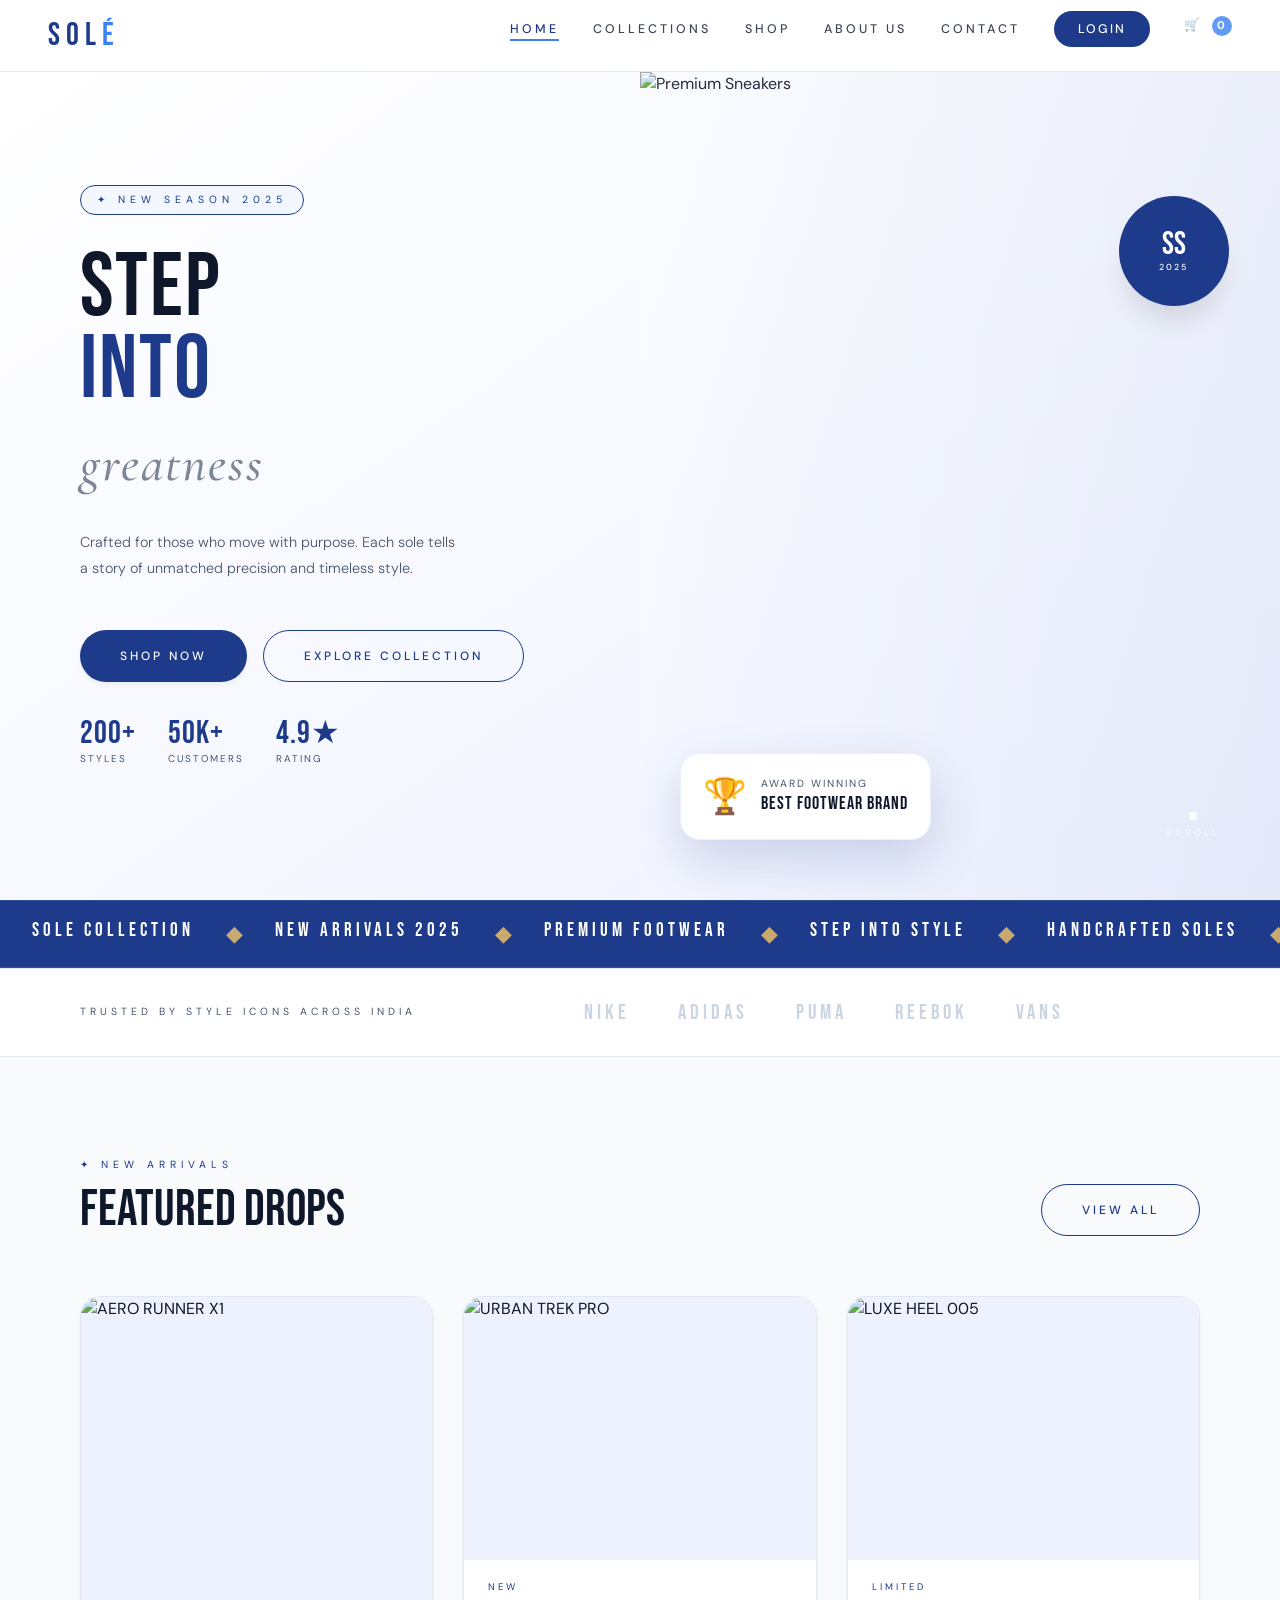
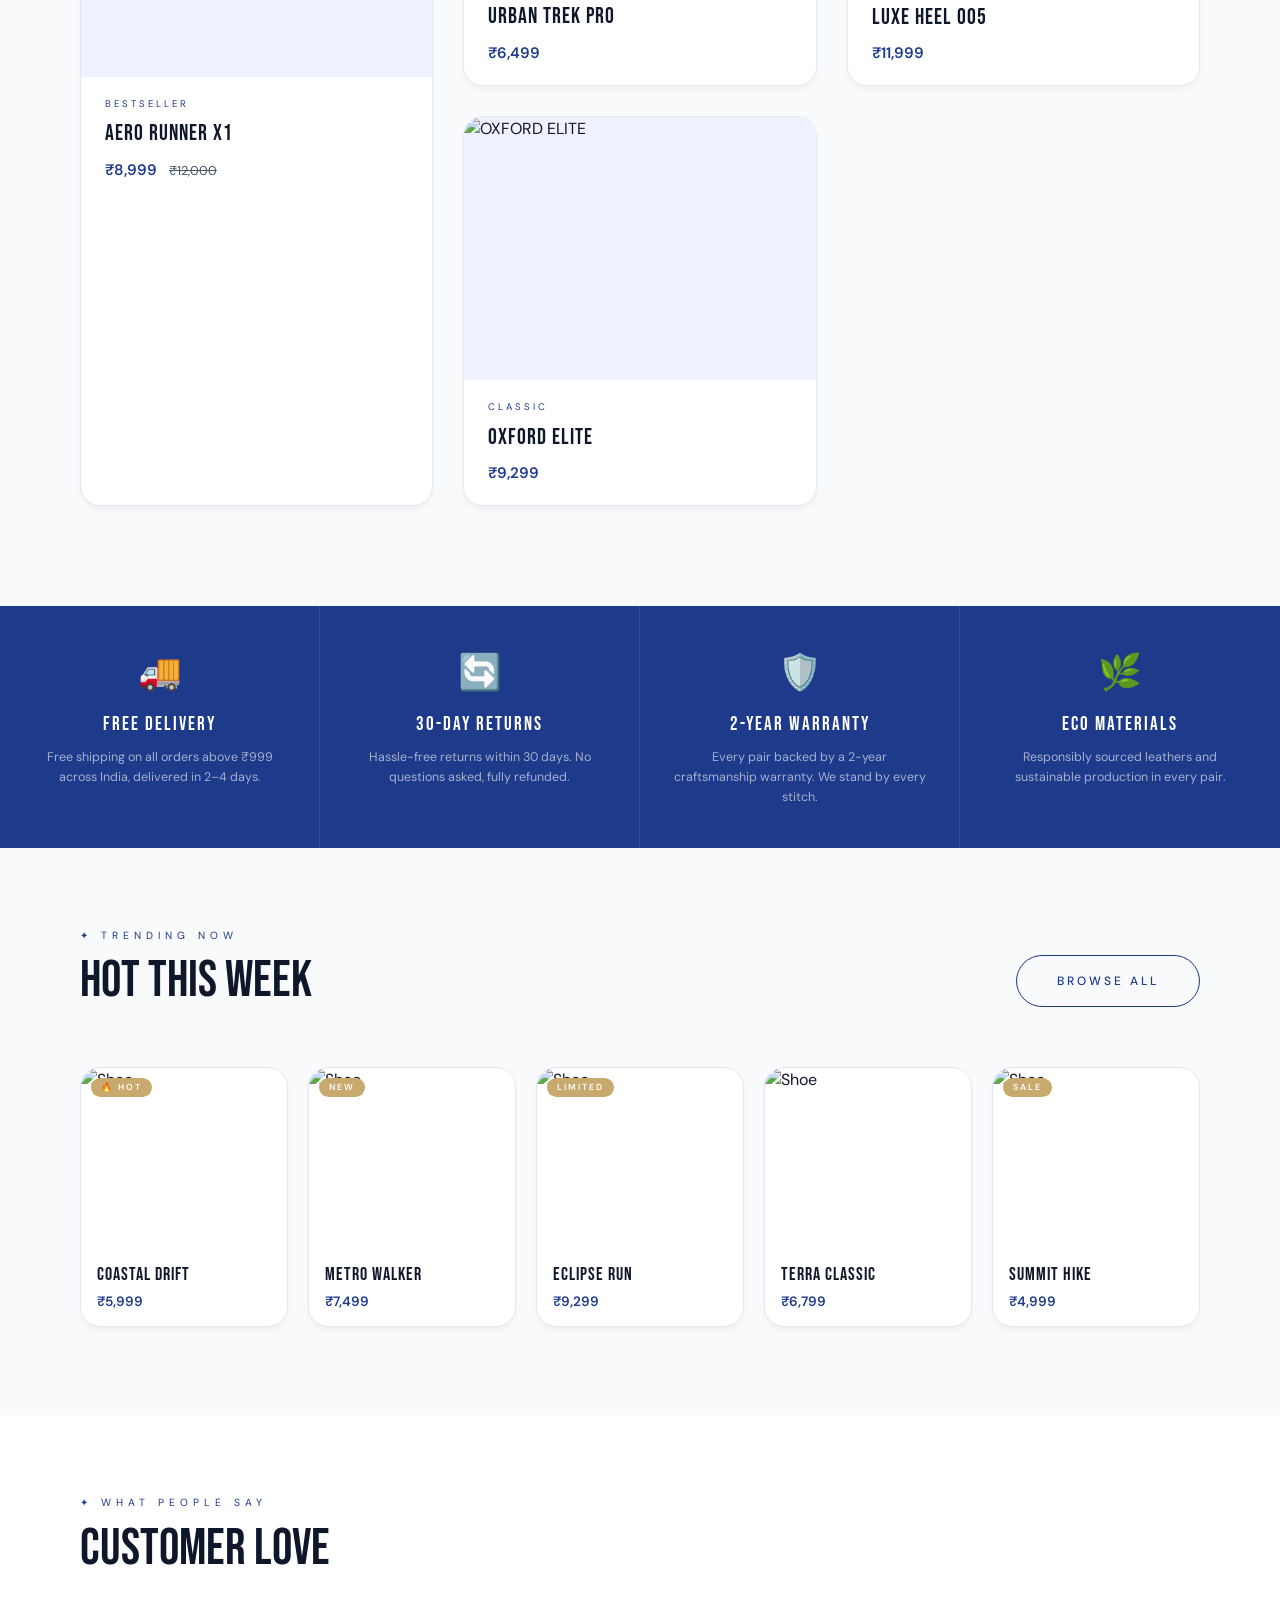
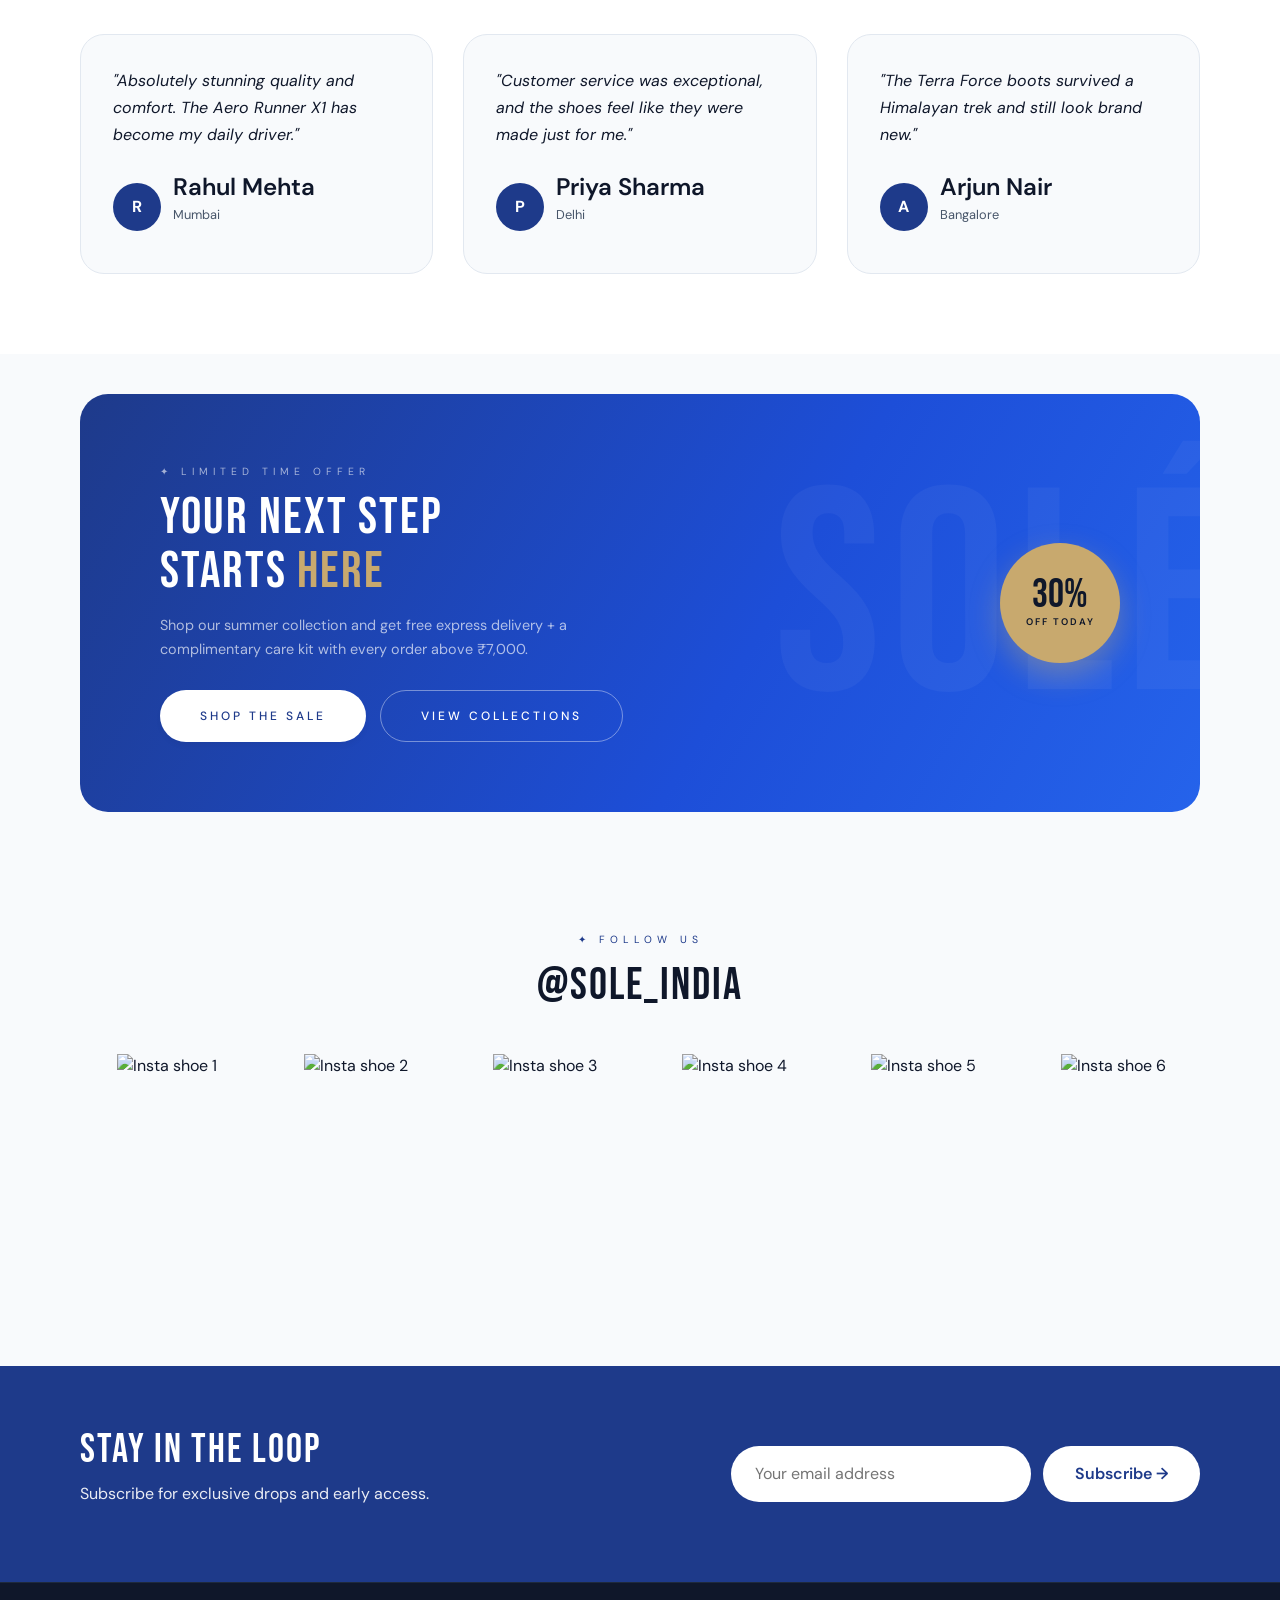
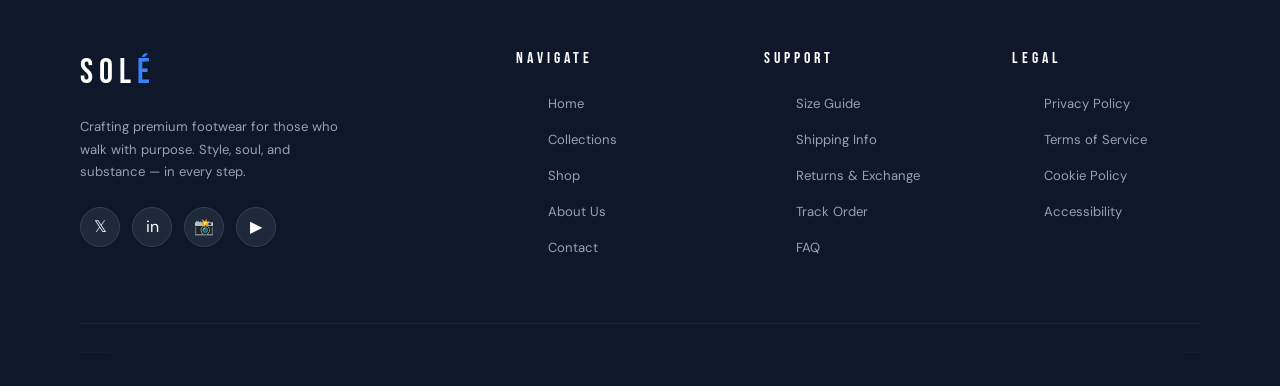
==== index.html @ 74ca6a3d "first commit" ====
<!DOCTYPE html>
<html lang="en">
<head>
<meta charset="UTF-8">
<meta name="viewport" content="width=device-width, initial-scale=1.0">
<title>SOLÉ — Premium Footwear</title>
<link href="https://fonts.googleapis.com/css2?family=Bebas+Neue&family=DM+Sans:ital,wght@0,300;0,400;0,500;1,300&family=Cormorant+Garamond:ital,wght@1,300;1,500&display=swap" rel="stylesheet">
<link href="https://cdn.jsdelivr.net/npm/bootstrap@5.3.3/dist/css/bootstrap.min.css" rel="stylesheet">
<link rel="stylesheet" href="css/style.css">
</head>
<body>

<!-- ─── NAVBAR ─── -->
<nav>
  <div class="nav-logo" style="cursor:pointer;" onclick="window.location.href='index.html'">SOL<span>É</span></div>
  <ul class="nav-links">
    <li><a href="index.html" id="nav-home">Home</a></li>
    <li><a href="collections.html" id="nav-collections">Collections</a></li>
    <li><a href="shop.html" id="nav-shop">Shop</a></li>
    <li><a href="about.html" id="nav-about">About Us</a></li>
    <li><a href="contact.html" id="nav-contact">Contact</a></li>
    <li><a href="login.html" id="nav-login" class="nav-cta">Login</a></li>
    <li><a href="cart.html" class="cart-link">🛒 <span id="cart-count">0</span></a></li>
  </ul>
</nav>

<!-- ════════════════ HOME PAGE ════════════════ -->
<div id="page-home" class="page active">

  <!-- HERO (enhanced – original structure kept, stats + floating card added) -->
  <section class="hero">
    <div class="hero-left">
      <div class="hero-tag">✦ New Season 2025</div>
      <h1 class="hero-title">STEP<br><span class="blue">INTO</span><br><span class="hero-italic">greatness</span></h1>
      <p class="hero-sub">Crafted for those who move with purpose. Each sole tells a story of unmatched precision and timeless style.</p>
      <div class="hero-actions">
        <button class="btn-primary" onclick="window.location.href='shop.html'"><span>Shop Now</span></button>
        <button class="btn-outline" onclick="window.location.href='collections.html'">Explore Collection</button>
      </div>
      <!-- NEW: mini stats under buttons -->
      <div class="hero-stats-row">
        <div class="hero-stat"><div class="hero-stat-num">200+</div><div class="hero-stat-label">Styles</div></div>
        <div class="hero-stat"><div class="hero-stat-num">50K+</div><div class="hero-stat-label">Customers</div></div>
        <div class="hero-stat"><div class="hero-stat-num">4.9★</div><div class="hero-stat-label">Rating</div></div>
      </div>
    </div>
    <div class="hero-right">
      <img class="hero-bg-image" src="https://images.pexels.com/photos/1598505/pexels-photo-1598505.jpeg?auto=compress&cs=tinysrgb&w=1260&h=750&dpr=2" alt="Premium Sneakers" crossorigin="anonymous">
      <div class="hero-badge"><div class="badge-num">SS</div><div class="badge-text">2025</div></div>
      <!-- NEW: floating award card over hero image -->
      <div class="hero-floating-card">
        <div class="fc-icon">🏆</div>
        <div>
          <div class="fc-label">Award Winning</div>
          <div class="fc-val">Best Footwear Brand</div>
        </div>
      </div>
      <!-- NEW: scroll indicator pill -->
      <div class="hero-scroll-pill">
        <div class="scroll-pill-dot"></div>
        <span>Scroll</span>
      </div>
    </div>
  </section>

  <!-- MARQUEE (original) -->
  <div class="marquee-bar"><div class="marquee-inner"><span class="marquee-item">SOLE COLLECTION</span><span class="marquee-dot"> ◆ </span><span class="marquee-item">NEW ARRIVALS 2025</span><span class="marquee-dot"> ◆ </span><span class="marquee-item">PREMIUM FOOTWEAR</span><span class="marquee-dot"> ◆ </span><span class="marquee-item">STEP INTO STYLE</span><span class="marquee-dot"> ◆ </span><span class="marquee-item">HANDCRAFTED SOLES</span><span class="marquee-dot"> ◆ </span><span class="marquee-item">FREE SHIPPING</span><span class="marquee-dot"> ◆ </span><span class="marquee-item">SOLE COLLECTION</span><span class="marquee-dot"> ◆ </span><span class="marquee-item">NEW ARRIVALS 2025</span><span class="marquee-dot"> ◆ </span><span class="marquee-item">PREMIUM FOOTWEAR</span><span class="marquee-dot"> ◆ </span><span class="marquee-item">STEP INTO STYLE</span><span class="marquee-dot"> ◆ </span><span class="marquee-item">HANDCRAFTED SOLES</span><span class="marquee-dot"> ◆ </span><span class="marquee-item">FREE SHIPPING</span><span class="marquee-dot"> ◆ </span></div></div>

  <!-- NEW: Brands trusted by strip -->
  <div class="brands-strip">
    <span class="brands-label">Trusted by style icons across India</span>
    <div class="brands-list">
      <span class="brand-pill">NIKE</span>
      <span class="brand-pill">ADIDAS</span>
      <span class="brand-pill">PUMA</span>
      <span class="brand-pill">REEBOK</span>
      <span class="brand-pill">VANS</span>
    </div>
  </div>

  <!-- FEATURED PRODUCTS (original) -->
  <section class="section">
    <div class="section-header"><div><div class="section-label">✦ New Arrivals</div><div class="section-title">FEATURED DROPS</div></div><button class="btn-outline" onclick="window.location.href='shop.html'">View All</button></div>
    <div class="products-grid" id="featured-products"></div>
  </section>

  <!-- NEW: Why Us strip -->
  <div class="why-strip">
    <div class="why-item"><div class="why-icon">🚚</div><div class="why-title">FREE DELIVERY</div><div class="why-desc">Free shipping on all orders above ₹999 across India, delivered in 2–4 days.</div></div>
    <div class="why-item"><div class="why-icon">🔄</div><div class="why-title">30-DAY RETURNS</div><div class="why-desc">Hassle-free returns within 30 days. No questions asked, fully refunded.</div></div>
    <div class="why-item"><div class="why-icon">🛡️</div><div class="why-title">2-YEAR WARRANTY</div><div class="why-desc">Every pair backed by a 2-year craftsmanship warranty. We stand by every stitch.</div></div>
    <div class="why-item"><div class="why-icon">🌿</div><div class="why-title">ECO MATERIALS</div><div class="why-desc">Responsibly sourced leathers and sustainable production in every pair.</div></div>
  </div>

  <!-- NEW: Trending / More shoes section -->
  <section class="trending-section">
    <div class="section-header">
      <div><div class="section-label">✦ Trending Now</div><div class="section-title">HOT THIS WEEK</div></div>
      <button class="btn-outline" onclick="window.location.href='shop.html'">Browse All</button>
    </div>
    <div class="trending-scroll">
      <div class="trend-card" onclick="window.location.href='shop.html'">
        <div class="trend-img"><span class="trend-badge">🔥 Hot</span><img src="https://images.pexels.com/photos/2529148/pexels-photo-2529148.jpeg?auto=compress&cs=tinysrgb&w=400" alt="Shoe"></div>
        <div class="trend-info"><div class="trend-name">COASTAL DRIFT</div><div class="trend-price">₹5,999</div></div>
      </div>
      <div class="trend-card" onclick="window.location.href='shop.html'">
        <div class="trend-img"><span class="trend-badge">New</span><img src="https://images.pexels.com/photos/1124465/pexels-photo-1124465.jpeg?auto=compress&cs=tinysrgb&w=400" alt="Shoe"></div>
        <div class="trend-info"><div class="trend-name">METRO WALKER</div><div class="trend-price">₹7,499</div></div>
      </div>
      <div class="trend-card" onclick="window.location.href='shop.html'">
        <div class="trend-img"><span class="trend-badge">Limited</span><img src="https://images.pexels.com/photos/2385477/pexels-photo-2385477.jpeg?auto=compress&cs=tinysrgb&w=400" alt="Shoe"></div>
        <div class="trend-info"><div class="trend-name">ECLIPSE RUN</div><div class="trend-price">₹9,299</div></div>
      </div>
      <div class="trend-card" onclick="window.location.href='shop.html'">
        <div class="trend-img"><img src="https://images.pexels.com/photos/267320/pexels-photo-267320.jpeg?auto=compress&cs=tinysrgb&w=400" alt="Shoe"></div>
        <div class="trend-info"><div class="trend-name">TERRA CLASSIC</div><div class="trend-price">₹6,799</div></div>
      </div>
      <div class="trend-card" onclick="window.location.href='shop.html'">
        <div class="trend-img"><span class="trend-badge">Sale</span><img src="https://images.pexels.com/photos/63464/pexels-photo-63464.jpeg?auto=compress&cs=tinysrgb&w=400" alt="Shoe"></div>
        <div class="trend-info"><div class="trend-name">SUMMIT HIKE</div><div class="trend-price">₹4,999</div></div>
      </div>
    </div>
  </section>

  <!-- TESTIMONIALS (original) -->
  <section class="testimonials">
    <div class="section-header"><div><div class="section-label">✦ What People Say</div><div class="section-title">CUSTOMER LOVE</div></div></div>
    <div class="testimonial-grid">
      <div class="testimonial-card"><div class="testimonial-text">"Absolutely stunning quality and comfort. The Aero Runner X1 has become my daily driver."</div><div class="testimonial-author"><div class="author-avatar">R</div><div class="author-info"><h4>Rahul Mehta</h4><p>Mumbai</p></div></div></div>
      <div class="testimonial-card"><div class="testimonial-text">"Customer service was exceptional, and the shoes feel like they were made just for me."</div><div class="testimonial-author"><div class="author-avatar">P</div><div class="author-info"><h4>Priya Sharma</h4><p>Delhi</p></div></div></div>
      <div class="testimonial-card"><div class="testimonial-text">"The Terra Force boots survived a Himalayan trek and still look brand new."</div><div class="testimonial-author"><div class="author-avatar">A</div><div class="author-info"><h4>Arjun Nair</h4><p>Bangalore</p></div></div></div>
    </div>
  </section>

  <!-- NEW: Big CTA Banner -->
  <div class="banner-cta">
    <div>
      <div class="banner-cta-label">✦ Limited Time Offer</div>
      <div class="banner-cta-title">YOUR NEXT STEP<br>STARTS <span>HERE</span></div>
      <div class="banner-cta-sub">Shop our summer collection and get free express delivery + a complimentary care kit with every order above ₹7,000.</div>
      <div style="display:flex;gap:14px;margin-top:28px;">
        <button class="btn-primary" style="background:white;color:var(--primary-blue);" onclick="window.location.href='shop.html'"><span>Shop the Sale</span></button>
        <button class="btn-outline" style="border-color:rgba(255,255,255,0.4);color:white;" onclick="window.location.href='collections.html'">View Collections</button>
      </div>
    </div>
    <div class="banner-cta-right">
      <div class="banner-discount">
        <div class="bd-num">30%</div>
        <div class="bd-text">Off Today</div>
      </div>
    </div>
  </div>

  <!-- INSTAGRAM (original) -->
  <section class="instagram-feed">
    <div class="section-label">✦ Follow Us</div><h3 style="font-family:'Bebas Neue',sans-serif;font-size:2.8rem;letter-spacing:2px;color:var(--dark-text);margin-bottom:16px;">@SOLE_INDIA</h3>
    <div class="insta-grid">
      <div class="insta-item"><img src="https://images.pexels.com/photos/2529148/pexels-photo-2529148.jpeg?auto=compress&cs=tinysrgb&w=200" alt="Insta shoe 1"></div>
      <div class="insta-item"><img src="https://images.pexels.com/photos/1124465/pexels-photo-1124465.jpeg?auto=compress&cs=tinysrgb&w=200" alt="Insta shoe 2"></div>
      <div class="insta-item"><img src="https://images.pexels.com/photos/2385477/pexels-photo-2385477.jpeg?auto=compress&cs=tinysrgb&w=200" alt="Insta shoe 3"></div>
      <div class="insta-item"><img src="https://images.pexels.com/photos/267320/pexels-photo-267320.jpeg?auto=compress&cs=tinysrgb&w=200" alt="Insta shoe 4"></div>
      <div class="insta-item"><img src="https://images.pexels.com/photos/63464/pexels-photo-63464.jpeg?auto=compress&cs=tinysrgb&w=200" alt="Insta shoe 5"></div>
      <div class="insta-item"><img src="https://images.pexels.com/photos/45057/pexels-photo-45057.jpeg?auto=compress&cs=tinysrgb&w=200" alt="Insta shoe 6"></div>
    </div>
  </section>

</div><!-- end home -->

<!-- NEWSLETTER (original structure, subscribe now works) -->
<section class="newsletter">
  <div>
    <h3>STAY IN THE LOOP</h3>
    <p style="opacity:0.9;">Subscribe for exclusive drops and early access.</p>
  </div>
  <div class="newsletter-form">
    <input type="email" id="newsletter-email" placeholder="Your email address">
    <button onclick="handleSubscribe()">Subscribe →</button>
  </div>
</section>

<!-- FOOTER (original) -->
<footer>
  <div class="footer-grid">
    <div class="footer-brand">
      <div class="footer-logo">SOL<span>É</span></div>
      <div class="footer-tagline">Crafting premium footwear for those who walk with purpose. Style, soul, and substance — in every step.</div>
      <div class="social-links">
        <div class="social-btn">𝕏</div>
        <div class="social-btn">in</div>
        <div class="social-btn">📸</div>
        <div class="social-btn">▶</div>
      </div>
    </div>
    <div>
      <div class="footer-col-title">NAVIGATE</div>
      <ul class="footer-links">
        <li><a href="#" onclick="window.location.href='index.html'">Home</a></li>
        <li><a href="#" onclick="window.location.href='collections.html'">Collections</a></li>
        <li><a href="#" onclick="window.location.href='shop.html'">Shop</a></li>
        <li><a href="#" onclick="window.location.href='about.html'">About Us</a></li>
        <li><a href="#" onclick="window.location.href='contact.html'">Contact</a></li>
      </ul>
    </div>
    <div>
      <div class="footer-col-title">SUPPORT</div>
      <ul class="footer-links">
        <li><a href="#">Size Guide</a></li>
        <li><a href="#">Shipping Info</a></li>
        <li><a href="#">Returns & Exchange</a></li>
        <li><a href="#">Track Order</a></li>
        <li><a href="#">FAQ</a></li>
      </ul>
    </div>
    <div>
      <div class="footer-col-title">LEGAL</div>
      <ul class="footer-links">
        <li><a href="#">Privacy Policy</a></li>
        <li><a href="#">Terms of Service</a></li>
        <li><a href="#">Cookie Policy</a></li>
        <li><a href="#">Accessibility</a></li>
      </ul>
    </div>
  </div>
  <div class="footer-bottom">
    <div class="footer-copy">© 2025 <span>SOLÉ</span> Premium Footwear. All rights reserved.</div>
    <div class="footer-copy">Crafted with ❤ in Mumbai, India</div>
  </div>
</footer>

<!-- MODAL -->
<div class="modal" id="productModal">
  <div class="modal-content">
    <span class="modal-close" onclick="closeModal()">&times;</span>
    <div class="modal-product" id="modal-product-content"></div>
  </div>
</div>

<!-- TOAST NOTIFICATION -->
<div class="toast" id="toast">
  <span class="toast-icon">✅</span>
  <span id="toast-msg">Subscribed successfully!</span>
</div>

<script src="https://cdn.jsdelivr.net/npm/bootstrap@5.3.3/dist/js/bootstrap.bundle.min.js"></script>
<script src="js/script.js"></script>
</body>
</html>
---- css/style.css ----
/* ========== ORIGINAL CSS – BILKUL UNCHANGED ========== */
  :root {
    --white: #ffffff; --light-bg: #f8fafc; --card-bg: #ffffff;
    --primary-blue: #1e3a8a; --accent-blue: #3b82f6; --dark-text: #0f172a;
    --muted-text: #475569; --border-light: #e2e8f0;
    --shadow-sm: 0 4px 6px -1px rgba(0, 0, 0, 0.05);
    --shadow-md: 0 10px 15px -3px rgba(0, 0, 0, 0.08);
    --shadow-lg: 0 20px 25px -5px rgba(0, 0, 0, 0.1);
    --accent-gold: #c8a96e;
  }
  * { margin: 0; padding: 0; box-sizing: border-box; }
  html { scroll-behavior: smooth; }
  body {
    font-family: 'DM Sans', sans-serif; background: var(--light-bg);
    color: var(--dark-text); overflow-x: hidden;
  }

  /* ─── NAVBAR ─── */
  nav {
    position: fixed; top: 0; left: 0; right: 0; z-index: 100;
    display: flex; align-items: center; justify-content: space-between;
    padding: 0 48px; height: 72px; background: rgba(255,255,255,0.9);
    backdrop-filter: blur(12px); border-bottom: 1px solid var(--border-light);
    transition: background 0.3s, box-shadow 0.3s;
  }
  .nav-logo { font-family: 'Bebas Neue', sans-serif; font-size: 2rem; letter-spacing: 6px; color: var(--primary-blue); cursor: pointer; }
  .nav-logo span { color: var(--accent-blue); }
  .nav-links { display: flex; gap: 34px; list-style: none; align-items: center; }
  .nav-links li a {
    text-decoration: none; color: var(--dark-text); font-size: 0.78rem; font-weight: 500;
    letter-spacing: 3px; text-transform: uppercase; opacity: 0.8; padding-bottom: 4px;
    position: relative; transition: opacity 0.3s, color 0.3s;
  }
  .nav-links li a::after { content: ''; position: absolute; bottom: 0; left: 0; width: 0; height: 2px; background: var(--accent-blue); transition: width 0.3s ease; }
  .nav-links li a:hover { opacity: 1; color: var(--primary-blue); }
  .nav-links li a:hover::after { width: 100%; }
  .nav-links li a.active { opacity: 1; color: var(--primary-blue); }
  .nav-links li a.active::after { width: 100%; }
  .nav-cta {
    background: var(--primary-blue); color: white !important; padding: 10px 24px !important;
    opacity: 1 !important; font-weight: 500 !important; letter-spacing: 2px !important;
    transition: background 0.3s, transform 0.2s !important; border-radius: 30px;
  }
  .nav-cta:hover { background: var(--accent-blue) !important; transform: scale(1.04); }
  .nav-cta::after { display: none !important; }
  .cart-link { display: flex; align-items: center; gap: 5px; }
  #cart-count {
    background: var(--accent-blue); color: white; border-radius: 50%;
    width: 20px; height: 20px; display: flex; align-items: center; justify-content: center;
    font-size: 0.7rem; font-weight: bold; margin-left: 4px;
  }

  /* ─── PAGES ─── */
  .page { display: none; min-height: 100vh; padding-top: 72px; }
  .page.active { display: block; }

  /* ─── HERO ─── */
  .hero {
    position: relative; height: calc(100vh - 72px); display: grid;
    grid-template-columns: 1fr 1fr; overflow: hidden;
    background: linear-gradient(145deg, #ffffff 0%, #eef2ff 100%);
  }
  .hero-left {
    display: flex; flex-direction: column; justify-content: center;
    padding: 60px 60px 80px 80px; position: relative; z-index: 2; background: transparent;
  }
  .hero-tag {
    display: inline-block; font-size: 0.65rem; letter-spacing: 5px; text-transform: uppercase;
    color: var(--primary-blue); border: 1px solid var(--primary-blue); padding: 6px 16px;
    margin-bottom: 32px; width: fit-content; animation: fadeUp 0.8s ease both;
    background: rgba(59,130,246,0.05); border-radius: 30px;
  }
  .hero-title {
    font-family: 'Bebas Neue', sans-serif; font-size: clamp(4rem,7vw,7.5rem);
    line-height: 0.92; letter-spacing: 2px; color: var(--dark-text);
    animation: fadeUp 0.8s 0.15s ease both;
  }
  .hero-title .blue { color: var(--primary-blue); }
  .hero-italic {
    font-family: 'Cormorant Garamond', serif; font-style: italic;
    font-size: clamp(2.5rem,4vw,4.5rem); color: var(--muted-text); opacity: 0.7; line-height: 1;
  }
  .hero-sub {
    margin-top: 28px; font-size: 0.9rem; font-weight: 300; line-height: 1.8;
    color: var(--muted-text); max-width: 380px; animation: fadeUp 0.8s 0.3s ease both;
  }
  .hero-actions { display: flex; gap: 16px; margin-top: 32px; animation: fadeUp 0.8s 0.45s ease both; }
  .btn-primary {
    background: var(--primary-blue); color: white; border: none; padding: 16px 40px;
    font-family: 'DM Sans', sans-serif; font-size: 0.75rem; font-weight: 500;
    letter-spacing: 3px; text-transform: uppercase; cursor: pointer;
    transition: background 0.3s, transform 0.2s; position: relative; overflow: hidden;
    border-radius: 40px; box-shadow: var(--shadow-sm);
  }
  .btn-primary::before {
    content: ''; position: absolute; top: 0; left: -100%; width: 100%; height: 100%;
    background: var(--accent-blue); transition: left 0.4s ease; z-index: 0;
  }
  .btn-primary:hover::before { left: 0; }
  .btn-primary span { position: relative; z-index: 1; }
  .btn-outline {
    background: transparent; color: var(--primary-blue); border: 1px solid var(--primary-blue);
    padding: 16px 40px; font-family: 'DM Sans', sans-serif; font-size: 0.75rem;
    font-weight: 500; letter-spacing: 3px; text-transform: uppercase; cursor: pointer;
    transition: all 0.3s; border-radius: 40px;
  }
  .btn-outline:hover { background: var(--primary-blue); color: white; }

  .hero-right { position: relative; width: 100%; height: 100%; overflow: hidden; }
  .hero-bg-image {
    position: absolute; top: 0; left: 0; width: 100%; height: 100%;
    object-fit: cover; object-position: center 30%; z-index: 1;
  }
  .hero-right::after {
    content: ''; position: absolute; inset: 0;
    background: linear-gradient(to right, rgba(255,255,255,0.1), rgba(30,58,138,0.05)); z-index: 1;
  }
  .hero-badge {
    position: absolute; top: 15%; right: 8%; width: 110px; height: 110px;
    border-radius: 50%; background: var(--primary-blue); display: flex;
    flex-direction: column; align-items: center; justify-content: center;
    animation: rotateBadge 8s linear infinite; color: white; box-shadow: var(--shadow-lg); z-index: 3;
  }
  .hero-badge .badge-num { font-family: 'Bebas Neue', sans-serif; font-size: 2rem; line-height: 1; }
  .hero-badge .badge-text { font-size: 0.55rem; letter-spacing: 2px; text-transform: uppercase; font-weight: 500; }

  /* ─── HERO EXTRA ELEMENTS (NEW – non-breaking additions) ─── */
  .hero-stats-row {
    display: flex; gap: 32px; margin-top: 36px;
    animation: fadeUp 0.8s 0.6s ease both;
  }
  .hero-stat { text-align: left; }
  .hero-stat-num {
    font-family: 'Bebas Neue', sans-serif; font-size: 2rem;
    color: var(--primary-blue); line-height: 1; letter-spacing: 1px;
  }
  .hero-stat-label {
    font-size: 0.62rem; letter-spacing: 2px; text-transform: uppercase;
    color: var(--muted-text); margin-top: 2px;
  }
  .hero-floating-card {
    position: absolute; bottom: 60px; left: 40px; z-index: 4;
    background: white; border-radius: 20px; padding: 16px 22px;
    box-shadow: 0 20px 50px rgba(30,58,138,0.18);
    display: flex; align-items: center; gap: 14px;
    animation: fadeUp 1s 0.9s ease both; border: 1px solid rgba(59,130,246,0.1);
    min-width: 220px;
  }
  .fc-icon { font-size: 2.2rem; }
  .fc-label { font-size: 0.65rem; letter-spacing: 2px; text-transform: uppercase; color: var(--muted-text); }
  .fc-val { font-family: 'Bebas Neue', sans-serif; font-size: 1.1rem; letter-spacing: 1px; color: var(--dark-text); }
  .hero-scroll-pill {
    position: absolute; bottom: 60px; right: 60px; z-index: 4;
    display: flex; flex-direction: column; align-items: center; gap: 6px;
    animation: fadeUp 1s 1s ease both;
  }
  .hero-scroll-pill span { font-size: 0.6rem; letter-spacing: 3px; text-transform: uppercase; color: rgba(255,255,255,0.7); }
  .scroll-pill-dot { width: 8px; height: 8px; border-radius: 50%; background: white; animation: scrollBounce 1.4s ease-in-out infinite; }

  .scroll-hint {
    position: absolute; bottom: 48px; right: 48px; display: flex; flex-direction: column;
    align-items: center; gap: 8px; animation: fadeUp 1s 0.8s ease both; z-index: 3;
  }
  .scroll-hint span { font-size: 0.6rem; letter-spacing: 3px; text-transform: uppercase; color: var(--muted-text); writing-mode: vertical-lr; }
  .scroll-line { width: 2px; height: 60px; background: linear-gradient(to bottom, var(--primary-blue), transparent); animation: scrollLine 1.5s ease-in-out infinite; }

  /* MARQUEE */
  .marquee-bar { background: var(--primary-blue); padding: 16px 0; overflow: hidden; white-space: nowrap; border-top: 1px solid rgba(255,255,255,0.1); border-bottom: 1px solid rgba(255,255,255,0.1); }
  .marquee-inner { display: inline-flex; animation: marquee 25s linear infinite; gap: 0; }
  .marquee-item { font-family: 'Bebas Neue', sans-serif; font-size: 1.2rem; letter-spacing: 4px; color: white; padding: 0 32px; }
  .marquee-dot { color: var(--accent-gold); font-size: 1.4rem; }

  /* SECTIONS */
  .section { padding: 100px 80px; }
  .section-header { display: flex; align-items: flex-end; justify-content: space-between; margin-bottom: 60px; }
  .section-label { font-size: 0.65rem; letter-spacing: 5px; text-transform: uppercase; color: var(--primary-blue); margin-bottom: 12px; }
  .section-title { font-family: 'Bebas Neue', sans-serif; font-size: clamp(2.5rem,4vw,4rem); line-height: 1; color: var(--dark-text); }

  .products-grid { display: grid; grid-template-columns: repeat(3, 1fr); gap: 30px; }
  .product-card {
    position: relative; background: var(--card-bg); overflow: hidden; cursor: pointer;
    transition: transform 0.4s ease, box-shadow 0.4s; border-radius: 20px;
    box-shadow: var(--shadow-sm); border: 1px solid var(--border-light);
  }
  .product-card:hover { transform: translateY(-8px); box-shadow: var(--shadow-lg); }
  .product-card:first-child { grid-row: span 2; }
  .product-img {
    width: 100%; aspect-ratio: 4/3; background: #eef2ff; display: flex;
    align-items: center; justify-content: center; overflow: hidden; position: relative;
  }
  .product-card:first-child .product-img { aspect-ratio: unset; height: 380px; }
  .product-photo { width: 100%; height: 100%; object-fit: cover; transition: transform 0.4s ease; }
  .product-card:hover .product-photo { transform: scale(1.1); }
  .product-overlay {
    position: absolute; inset: 0; background: linear-gradient(to top, rgba(255,255,255,0.9), transparent);
    opacity: 0; transition: opacity 0.3s; display: flex; align-items: flex-end; padding: 24px;
  }
  .product-card:hover .product-overlay { opacity: 1; }
  .quick-add {
    background: var(--primary-blue); color: white; border: none; padding: 12px 28px;
    font-size: 0.7rem; letter-spacing: 2px; text-transform: uppercase; cursor: pointer;
    font-family: 'DM Sans', sans-serif; font-weight: 500; width: 100%; border-radius: 40px;
  }
  .product-info { padding: 20px 24px; background: white; }
  .product-tag { font-size: 0.6rem; letter-spacing: 3px; text-transform: uppercase; color: var(--primary-blue); margin-bottom: 6px; }
  .product-name { font-family: 'Bebas Neue', sans-serif; font-size: 1.4rem; letter-spacing: 1px; color: var(--dark-text); margin-bottom: 8px; }
  .product-price { font-size: 0.95rem; font-weight: 600; color: var(--primary-blue); }
  .product-price .old { color: var(--muted-text); text-decoration: line-through; font-size: 0.8rem; margin-left: 8px; font-weight: 400; }

  /* Testimonials */
  .testimonials { background: white; padding: 80px 80px; margin: 40px 0; }
  .testimonial-grid { display: grid; grid-template-columns: repeat(3, 1fr); gap: 30px; }
  .testimonial-card { background: var(--light-bg); padding: 32px; border-radius: 24px; border: 1px solid var(--border-light); transition: all 0.3s; }
  .testimonial-card:hover { box-shadow: var(--shadow-md); border-color: var(--accent-blue); }
  .testimonial-text { font-size: 1rem; line-height: 1.7; color: var(--dark-text); margin-bottom: 24px; font-style: italic; }
  .testimonial-author { display: flex; align-items: center; gap: 12px; }
  .author-avatar { width: 48px; height: 48px; background: var(--primary-blue); border-radius: 50%; display: flex; align-items: center; justify-content: center; color: white; font-weight: bold; }
  .author-info h4 { font-weight: 600; margin-bottom: 4px; }
  .author-info p { font-size: 0.8rem; color: var(--muted-text); }

  /* Instagram */
  .instagram-feed { padding: 40px 80px 80px; text-align: center; }
  .insta-grid { display: grid; grid-template-columns: repeat(6, 1fr); gap: 16px; margin-top: 40px; }
  .insta-item { aspect-ratio: 1/1; border-radius: 16px; overflow: hidden; transition: transform 0.3s; cursor: pointer; }
  .insta-item img { width: 100%; height: 100%; object-fit: cover; }
  .insta-item:hover { transform: scale(1.05); }

  /* ─── HOME EXTRA SECTIONS (NEW – non-breaking) ─── */

  /* Brands strip */
  .brands-strip {
    background: white; border-top: 1px solid var(--border-light); border-bottom: 1px solid var(--border-light);
    padding: 28px 80px; display: flex; align-items: center; justify-content: space-between; gap: 32px;
  }
  .brands-label { font-size: 0.65rem; letter-spacing: 4px; text-transform: uppercase; color: var(--muted-text); white-space: nowrap; }
  .brands-list { display: flex; align-items: center; gap: 48px; flex:1; justify-content: center; }
  .brand-pill {
    font-family: 'Bebas Neue', sans-serif; font-size: 1.3rem; letter-spacing: 4px;
    color: #cbd5e1; transition: color 0.3s; cursor: default;
  }
  .brand-pill:hover { color: var(--primary-blue); }

  /* Why Us strip */
  .why-strip { display: grid; grid-template-columns: repeat(4,1fr); background: var(--primary-blue); }
  .why-item { padding: 40px 32px; text-align: center; border-right: 1px solid rgba(255,255,255,0.1); transition: background 0.3s; }
  .why-item:last-child { border-right: none; }
  .why-item:hover { background: rgba(255,255,255,0.05); }
  .why-icon { font-size: 2.2rem; margin-bottom: 12px; }
  .why-title { font-family: 'Bebas Neue', sans-serif; font-size: 1.2rem; letter-spacing: 2px; color: white; margin-bottom: 8px; }
  .why-desc { font-size: 0.78rem; color: rgba(255,255,255,0.6); line-height: 1.6; }

  /* Trending shoes slider row */
  .trending-section { padding: 80px 80px 40px; background: var(--light-bg); }
  .trending-scroll { display: grid; grid-template-columns: repeat(5, 1fr); gap: 20px; margin-top: 40px; overflow-x: auto; padding-bottom: 8px; }
  .trending-scroll::-webkit-scrollbar { height: 4px; }
  .trending-scroll::-webkit-scrollbar-thumb { background: var(--primary-blue); border-radius: 4px; }
  .trend-card {
    background: white; border-radius: 20px; overflow: hidden; cursor: pointer; flex-shrink: 0;
    border: 1px solid var(--border-light); transition: transform 0.3s, box-shadow 0.3s;
    box-shadow: var(--shadow-sm);
  }
  .trend-card:hover { transform: translateY(-6px); box-shadow: var(--shadow-md); }
  .trend-img { height: 180px; overflow: hidden; position: relative; }
  .trend-img img { width: 100%; height: 100%; object-fit: cover; transition: transform 0.4s; }
  .trend-card:hover .trend-img img { transform: scale(1.1); }
  .trend-badge {
    position: absolute; top: 10px; left: 10px;
    background: var(--accent-gold); color: white; font-size: 0.55rem;
    font-weight: 600; letter-spacing: 2px; text-transform: uppercase;
    padding: 3px 10px; border-radius: 20px;
  }
  .trend-info { padding: 14px 16px; }
  .trend-name { font-family: 'Bebas Neue', sans-serif; font-size: 1.1rem; letter-spacing: 1px; color: var(--dark-text); margin-bottom: 4px; }
  .trend-price { font-size: 0.85rem; font-weight: 600; color: var(--primary-blue); }

  /* Banner CTA */
  .banner-cta {
    margin: 0 80px 80px; border-radius: 28px;
    background: linear-gradient(120deg, var(--primary-blue) 0%, #1d4ed8 60%, #2563eb 100%);
    padding: 70px 80px; display: grid; grid-template-columns: 1fr auto; gap: 40px;
    align-items: center; position: relative; overflow: hidden;
  }
  .banner-cta::before {
    content: 'SOLÉ'; position: absolute; right: -40px; top: 50%;
    transform: translateY(-50%); font-family: 'Bebas Neue', sans-serif;
    font-size: 18rem; letter-spacing: 10px; color: rgba(255,255,255,0.04);
    pointer-events: none; line-height: 1;
  }
  .banner-cta-label { font-size: 0.65rem; letter-spacing: 5px; text-transform: uppercase; color: rgba(255,255,255,0.6); margin-bottom: 12px; }
  .banner-cta-title { font-family: 'Bebas Neue', sans-serif; font-size: 3.2rem; letter-spacing: 2px; color: white; line-height: 1.05; margin-bottom: 14px; }
  .banner-cta-title span { color: var(--accent-gold); }
  .banner-cta-sub { font-size: 0.9rem; color: rgba(255,255,255,0.65); line-height: 1.7; max-width: 480px; }
  .banner-cta-right { display: flex; flex-direction: column; gap: 16px; align-items: center; z-index: 1; }
  .banner-discount { background: var(--accent-gold); color: var(--dark-text); border-radius: 50%; width: 120px; height: 120px; display: flex; flex-direction: column; align-items: center; justify-content: center; box-shadow: 0 12px 30px rgba(200,169,110,0.4); }
  .bd-num { font-family: 'Bebas Neue', sans-serif; font-size: 2.5rem; line-height: 1; }
  .bd-text { font-size: 0.6rem; letter-spacing: 2px; text-transform: uppercase; font-weight: 600; }

  /* COLLECTIONS PAGE */
  .page-hero { height: 40vh; display: flex; align-items: center; padding: 0 80px; position: relative; overflow: hidden; background: linear-gradient(135deg, #eef2ff 0%, #ffffff 100%); }
  .page-hero::before { content: attr(data-title); position: absolute; right: -20px; top: 50%; transform: translateY(-50%); font-family: 'Bebas Neue', sans-serif; font-size: 20vw; opacity: 0.03; color: var(--primary-blue); white-space: nowrap; pointer-events: none; letter-spacing: 10px; }
  .page-hero-content { position: relative; z-index: 1; }
  .page-hero-title { font-family: 'Bebas Neue', sans-serif; font-size: clamp(3rem,6vw,5.5rem); letter-spacing: 3px; line-height: 1; color: var(--dark-text); }
  .page-hero-title span { color: var(--primary-blue); }
  .page-hero-sub { font-size: 0.85rem; color: var(--muted-text); margin-top: 12px; letter-spacing: 1px; }

  .collections-grid { display: grid; grid-template-columns: repeat(2, 1fr); gap: 32px; padding: 80px; }
  .collection-card { position: relative; height: 420px; overflow: hidden; cursor: pointer; border-radius: 24px; box-shadow: var(--shadow-sm); border: 1px solid var(--border-light); }
  .collection-bg { position: absolute; inset: 0; transition: transform 0.6s ease; }
  .collection-bg img { width: 100%; height: 100%; object-fit: cover; }
  .collection-card:hover .collection-bg { transform: scale(1.06); }
  .collection-info { position: absolute; bottom: 0; left: 0; right: 0; padding: 32px; background: linear-gradient(to top, rgba(255,255,255,0.95), transparent); transform: translateY(20px); transition: transform 0.3s; }
  .collection-card:hover .collection-info { transform: translateY(0); }
  .collection-num { font-family: 'Bebas Neue', sans-serif; font-size: 0.8rem; letter-spacing: 4px; color: var(--primary-blue); margin-bottom: 8px; }
  .collection-name { font-family: 'Bebas Neue', sans-serif; font-size: 2.2rem; letter-spacing: 2px; color: var(--dark-text); margin-bottom: 4px; }
  .collection-desc { font-size: 0.8rem; color: var(--muted-text); line-height: 1.6; }
  .collection-arrow { position: absolute; top: 32px; right: 32px; width: 48px; height: 48px; border: 1px solid white; display: flex; align-items: center; justify-content: center; color: white; font-size: 1.2rem; transition: all 0.3s; background: rgba(30,58,138,0.7); backdrop-filter: blur(4px); border-radius: 50%; z-index: 2; }
  .collection-card:hover .collection-arrow { background: var(--primary-blue); color: white; }

  /* SHOP PAGE */
  .shop-layout { display: grid; grid-template-columns: 260px 1fr; gap: 0; padding: 60px 80px; }
  .shop-sidebar { padding-right: 40px; border-right: 1px solid var(--border-light); }
  .filter-title { font-family: 'Bebas Neue', sans-serif; font-size: 1.4rem; letter-spacing: 3px; color: var(--dark-text); margin-bottom: 20px; padding-bottom: 12px; border-bottom: 2px solid var(--primary-blue); }
  .filter-group { margin-bottom: 32px; }
  .filter-label { font-size: 0.65rem; letter-spacing: 3px; text-transform: uppercase; color: var(--primary-blue); margin-bottom: 14px; display: block; font-weight: 600; }
  .filter-option { display: flex; align-items: center; gap: 10px; margin-bottom: 10px; cursor: pointer; color: var(--muted-text); font-size: 0.82rem; transition: color 0.2s; }
  .filter-option:hover { color: var(--dark-text); }
  .filter-option input[type="checkbox"] { accent-color: var(--primary-blue); width: 16px; height: 16px; }
  .shop-main { padding-left: 48px; }
  .shop-top { display: flex; align-items: center; justify-content: space-between; margin-bottom: 40px; }
  .shop-count { font-size: 0.9rem; color: var(--muted-text); letter-spacing: 1px; }
  .shop-sort { background: white; border: 1px solid var(--border-light); color: var(--dark-text); padding: 10px 20px; font-family: 'DM Sans', sans-serif; font-size: 0.8rem; cursor: pointer; border-radius: 40px; }
  .shop-grid { display: grid; grid-template-columns: repeat(3, 1fr); gap: 24px; }
  .shop-card { background: white; border-radius: 20px; box-shadow: var(--shadow-sm); border: 1px solid var(--border-light); overflow: hidden; cursor: pointer; transition: transform 0.3s, box-shadow 0.3s; }
  .shop-card:hover { transform: translateY(-6px); box-shadow: var(--shadow-md); }
  .shop-img { height: 200px; background: #f1f5f9; display: flex; align-items: center; justify-content: center; position: relative; overflow: hidden; }
  .shop-img img { width: 100%; height: 100%; object-fit: cover; transition: transform 0.3s; }
  .shop-card:hover .shop-img img { transform: scale(1.1); }
  .new-badge { position: absolute; top: 12px; left: 12px; background: var(--primary-blue); color: white; font-size: 0.55rem; letter-spacing: 2px; text-transform: uppercase; padding: 4px 10px; font-weight: 500; border-radius: 30px; z-index: 2; }
  .shop-card-info { padding: 18px 20px; }
  .shop-card-brand { font-size: 0.6rem; letter-spacing: 3px; text-transform: uppercase; color: var(--primary-blue); margin-bottom: 4px; }
  .shop-card-name { font-family: 'Bebas Neue', sans-serif; font-size: 1.3rem; letter-spacing: 1px; color: var(--dark-text); margin-bottom: 10px; }
  .shop-card-footer { display: flex; align-items: center; justify-content: space-between; }
  .shop-card-price { font-weight: 600; color: var(--dark-text); }
  .add-btn { background: var(--primary-blue); color: white; border: none; width: 36px; height: 36px; border-radius: 50%; display: flex; align-items: center; justify-content: center; cursor: pointer; font-size: 1.2rem; transition: background 0.2s; }
  .add-btn:hover { background: var(--accent-blue); }

  /* ABOUT PAGE */
  .about-split { display: grid; grid-template-columns: 1fr 1fr; min-height: 60vh; }
  .about-left { padding: 80px; display: flex; flex-direction: column; justify-content: center; background: white; }
  .about-right { background: linear-gradient(135deg, #eef2ff, #ffffff); display: flex; align-items: center; justify-content: center; padding: 80px; position: relative; overflow: hidden; }
  .about-big-shoe-img { max-width: 100%; height: auto; filter: drop-shadow(0 30px 60px rgba(30,58,138,0.2)); border-radius: 24px; }
  .about-body { font-size: 0.95rem; line-height: 1.9; color: var(--muted-text); margin: 24px 0; max-width: 480px; }
  .about-values { display: grid; grid-template-columns: repeat(3, 1fr); gap: 0; border-top: 1px solid var(--border-light); background: white; }
  .value-item { padding: 48px 40px; border-right: 1px solid var(--border-light); text-align: center; }
  .value-item:last-child { border-right: none; }
  .value-icon { font-size: 2.5rem; margin-bottom: 16px; }
  .value-name { font-family: 'Bebas Neue', sans-serif; font-size: 1.4rem; letter-spacing: 2px; color: var(--dark-text); margin-bottom: 10px; }
  .value-desc { font-size: 0.8rem; color: var(--muted-text); line-height: 1.6; }

  /* ─── OUR PROCESS PAGE (NEW) ─── */
  .process-hero {
    background: linear-gradient(120deg, var(--primary-blue) 0%, #1d4ed8 100%);
    padding: 100px 80px 80px; position: relative; overflow: hidden;
  }
  .process-hero::before {
    content: 'PROCESS'; position: absolute; right: -60px; top: 50%;
    transform: translateY(-50%); font-family: 'Bebas Neue', sans-serif;
    font-size: 18vw; letter-spacing: 8px; color: rgba(255,255,255,0.04);
    pointer-events: none; line-height: 1;
  }
  .process-hero-label { font-size: 0.65rem; letter-spacing: 5px; text-transform: uppercase; color: rgba(255,255,255,0.6); margin-bottom: 16px; }
  .process-hero-title { font-family: 'Bebas Neue', sans-serif; font-size: clamp(3.5rem,6vw,6rem); letter-spacing: 2px; color: white; line-height: 1; margin-bottom: 20px; }
  .process-hero-title span { color: var(--accent-gold); }
  .process-hero-sub { font-size: 1rem; color: rgba(255,255,255,0.65); line-height: 1.8; max-width: 560px; }

  .process-steps { padding: 80px; background: var(--light-bg); }
  .steps-grid { display: grid; grid-template-columns: repeat(3,1fr); gap: 32px; margin-top: 56px; }
  .step-card {
    background: white; border-radius: 24px; padding: 40px 32px;
    border: 1px solid var(--border-light); box-shadow: var(--shadow-sm);
    position: relative; transition: transform 0.3s, box-shadow 0.3s;
  }
  .step-card:hover { transform: translateY(-6px); box-shadow: var(--shadow-md); }
  .step-num {
    font-family: 'Bebas Neue', sans-serif; font-size: 4rem; letter-spacing: 2px;
    color: #eef2ff; line-height: 1; position: absolute; top: 20px; right: 28px;
  }
  .step-icon { font-size: 2.4rem; margin-bottom: 16px; }
  .step-title { font-family: 'Bebas Neue', sans-serif; font-size: 1.6rem; letter-spacing: 2px; color: var(--dark-text); margin-bottom: 12px; }
  .step-desc { font-size: 0.88rem; line-height: 1.75; color: var(--muted-text); }

  .process-materials { background: white; padding: 80px; }
  .materials-grid { display: grid; grid-template-columns: 1fr 1fr; gap: 60px; align-items: center; margin-top: 52px; }
  .materials-img { border-radius: 24px; overflow: hidden; box-shadow: var(--shadow-lg); }
  .materials-img img { width: 100%; height: 420px; object-fit: cover; }
  .materials-list { display: flex; flex-direction: column; gap: 24px; }
  .mat-item { display: flex; gap: 20px; align-items: flex-start; }
  .mat-icon { width: 52px; height: 52px; background: #eef2ff; border-radius: 14px; display: flex; align-items: center; justify-content: center; font-size: 1.4rem; flex-shrink: 0; }
  .mat-title { font-family: 'Bebas Neue', sans-serif; font-size: 1.2rem; letter-spacing: 1px; color: var(--dark-text); margin-bottom: 4px; }
  .mat-desc { font-size: 0.83rem; color: var(--muted-text); line-height: 1.65; }

  .process-stats { display: grid; grid-template-columns: repeat(4,1fr); background: var(--primary-blue); }
  .p-stat { padding: 48px 32px; text-align: center; border-right: 1px solid rgba(255,255,255,0.1); }
  .p-stat:last-child { border-right: none; }
  .p-stat-num { font-family: 'Bebas Neue', sans-serif; font-size: 3rem; color: var(--accent-gold); line-height: 1; letter-spacing: 1px; }
  .p-stat-label { font-size: 0.68rem; letter-spacing: 3px; text-transform: uppercase; color: rgba(255,255,255,0.6); margin-top: 8px; }

  /* CONTACT PAGE */
  .contact-layout { display: grid; grid-template-columns: 1fr 1.4fr; gap: 0; padding: 80px; }
  .contact-left { padding-right: 60px; }
  .contact-info-item { display: flex; gap: 20px; margin-bottom: 32px; align-items: flex-start; }
  .contact-icon { width: 48px; height: 48px; background: #eef2ff; border: 1px solid var(--border-light); display: flex; align-items: center; justify-content: center; font-size: 1.2rem; flex-shrink: 0; border-radius: 16px; color: var(--primary-blue); }
  .contact-info-label { font-size: 0.6rem; letter-spacing: 3px; text-transform: uppercase; color: var(--primary-blue); margin-bottom: 4px; font-weight: 600; }
  .contact-info-val { font-size: 0.95rem; color: var(--dark-text); line-height: 1.6; }
  .contact-form { background: white; padding: 48px; border-radius: 24px; box-shadow: var(--shadow-md); border: 1px solid var(--border-light); }
  .form-row { display: grid; grid-template-columns: 1fr 1fr; gap: 20px; margin-bottom: 20px; }
  .form-group { margin-bottom: 20px; }
  .form-group label { display: block; font-size: 0.65rem; letter-spacing: 3px; text-transform: uppercase; color: var(--primary-blue); margin-bottom: 8px; font-weight: 600; }
  .form-group input, .form-group textarea, .form-group select { width: 100%; background: white; border: 1px solid var(--border-light); color: var(--dark-text); padding: 14px 18px; font-family: 'DM Sans', sans-serif; font-size: 0.88rem; outline: none; transition: border-color 0.3s; resize: vertical; border-radius: 12px; }
  .form-group input:focus, .form-group textarea:focus { border-color: var(--primary-blue); }
  .form-group textarea { min-height: 120px; }

  /* NEWSLETTER */
  .newsletter { background: var(--primary-blue); padding: 60px 80px; color: white; display: flex; align-items: center; justify-content: space-between; flex-wrap: wrap; margin-top: 60px; }
  .newsletter h3 { font-family: 'Bebas Neue', sans-serif; font-size: 2.5rem; letter-spacing: 2px; }
  .newsletter-form { display: flex; gap: 12px; }
  .newsletter-form input { padding: 16px 24px; border-radius: 60px; border: none; width: 300px; font-family: 'DM Sans', sans-serif; }
  .newsletter-form button { background: white; color: var(--primary-blue); border: none; padding: 16px 32px; border-radius: 60px; font-weight: 600; cursor: pointer; transition: background 0.2s; }
  .newsletter-form button:hover { background: #e2e8f0; }

  /* Subscribe success toast */
  .toast {
    position: fixed; bottom: 32px; right: 32px; z-index: 9999;
    background: #22c55e; color: white; border-radius: 16px;
    padding: 16px 28px; font-size: 0.9rem; font-weight: 600;
    display: flex; align-items: center; gap: 10px;
    box-shadow: 0 12px 32px rgba(34,197,94,0.35);
    transform: translateY(120px); opacity: 0;
    transition: transform 0.4s cubic-bezier(.34,1.56,.64,1), opacity 0.4s;
    pointer-events: none;
  }
  .toast.show { transform: translateY(0); opacity: 1; }
  .toast-icon { font-size: 1.2rem; }

  /* FOOTER */
  footer { background: #0f172a; border-top: 1px solid #1e293b; padding: 64px 80px 32px; color: #cbd5e1; }
  .footer-grid { display: grid; grid-template-columns: 2fr 1fr 1fr 1fr; gap: 60px; margin-bottom: 48px; }
  .footer-logo { font-family: 'Bebas Neue', sans-serif; font-size: 2.2rem; letter-spacing: 6px; color: white; margin-bottom: 16px; }
  .footer-logo span { color: var(--accent-blue); }
  .footer-tagline { font-size: 0.82rem; color: #94a3b8; line-height: 1.7; max-width: 260px; margin-bottom: 24px; }
  .social-links { display: flex; gap: 12px; }
  .social-btn { width: 40px; height: 40px; border: 1px solid #334155; display: flex; align-items: center; justify-content: center; font-size: 1rem; cursor: pointer; transition: all 0.3s; border-radius: 50%; background: #1e293b; color: white; }
  .social-btn:hover { border-color: var(--accent-blue); background: var(--primary-blue); }
  .footer-col-title { font-family: 'Bebas Neue', sans-serif; font-size: 1rem; letter-spacing: 4px; color: white; margin-bottom: 20px; }
  .footer-links { list-style: none; }
  .footer-links li { margin-bottom: 12px; }
  .footer-links li a { text-decoration: none; font-size: 0.82rem; color: #94a3b8; transition: color 0.2s; }
  .footer-links li a:hover { color: white; }
  .footer-bottom { border-top: 1px solid #1e293b; padding-top: 28px; display: flex; align-items: center; justify-content: space-between; color: #64748b; font-size: 0.75px; }
  .footer-copy span { color: var(--accent-blue); }

  /* ANIMATIONS */
  @keyframes fadeUp { from { opacity: 0; transform: translateY(30px); } to { opacity: 1; transform: translateY(0); } }
  @keyframes pulse { 0%,100% { transform: scale(1); opacity: 1; } 50% { transform: scale(1.08); opacity: 0.7; } }
  @keyframes rotateBadge { from { transform: rotate(0deg); } to { transform: rotate(360deg); } }
  @keyframes marquee { from { transform: translateX(0); } to { transform: translateX(-50%); } }
  @keyframes scrollLine { 0%,100% { opacity: 1; height: 60px; } 50% { opacity: 0.3; height: 30px; } }
  @keyframes scrollBounce { 0%,100% { transform:translateY(0);opacity:0.5; } 50% { transform:translateY(6px);opacity:1; } }

  .page.active .hero-left, .page.active .page-hero-content { animation: fadeUp 0.6s ease both; }
  .divider-line { width: 60px; height: 3px; background: var(--primary-blue); margin: 16px 0; }

  /* MODAL */
  .modal { display: none; position: fixed; top: 0; left: 0; width: 100%; height: 100%; background: rgba(0,0,0,0.5); backdrop-filter: blur(8px); z-index: 200; align-items: center; justify-content: center; }
  .modal.active { display: flex; }
  .modal-content { background: white; border-radius: 32px; max-width: 900px; width: 90%; padding: 40px; position: relative; }
  .modal-close { position: absolute; top: 20px; right: 30px; font-size: 28px; cursor: pointer; }
  .size-options { display: flex; gap: 10px; margin: 20px 0; }
  .size-btn { width: 50px; height: 50px; border: 1px solid var(--border-light); border-radius: 12px; background: white; cursor: pointer; }
  .size-btn.active { background: var(--primary-blue); color: white; }

  /* ─── LOGIN PAGE (REDESIGNED – MODERN) ─── */
  .login-page-wrap {
    min-height: calc(100vh - 72px);
    display: grid; grid-template-columns: 1fr 1fr;
    background: var(--light-bg);
  }
  .login-visual {
    background: linear-gradient(145deg, var(--primary-blue) 0%, #1d4ed8 60%, #2563eb 100%);
    display: flex; flex-direction: column; align-items: center; justify-content: center;
    padding: 80px 60px; position: relative; overflow: hidden;
  }
  .login-visual::before {
    content: ''; position: absolute; width: 500px; height: 500px;
    border-radius: 50%; border: 1px solid rgba(255,255,255,0.08);
    top: -100px; right: -100px;
  }
  .login-visual::after {
    content: ''; position: absolute; width: 300px; height: 300px;
    border-radius: 50%; border: 1px solid rgba(255,255,255,0.06);
    bottom: -80px; left: -60px;
  }
  .lv-logo { font-family: 'Bebas Neue', sans-serif; font-size: 3rem; letter-spacing: 8px; color: white; margin-bottom: 12px; }
  .lv-logo span { color: var(--accent-gold); }
  .lv-tagline { font-size: 0.78rem; letter-spacing: 3px; text-transform: uppercase; color: rgba(255,255,255,0.5); margin-bottom: 48px; }
  .lv-shoe { font-size: 8rem; animation: floatShoe 3.5s ease-in-out infinite; filter: drop-shadow(0 20px 50px rgba(0,0,0,0.3)); margin-bottom: 40px; z-index: 1; }
  .lv-quote { font-family: 'Cormorant Garamond', serif; font-style: italic; font-size: 1.5rem; color: rgba(255,255,255,0.7); text-align: center; line-height: 1.6; max-width: 320px; z-index: 1; }
  .lv-dots { display: flex; gap: 8px; margin-top: 28px; z-index: 1; }
  .lv-dot { width: 8px; height: 8px; border-radius: 50%; background: rgba(255,255,255,0.3); }
  .lv-dot.active { background: var(--accent-gold); width: 24px; border-radius: 4px; }

  .login-form-panel {
    display: flex; align-items: center; justify-content: center;
    padding: 60px 80px;
  }
  .login-box { width: 100%; max-width: 420px; }
  .login-tabs { display: flex; background: #eef2ff; border-radius: 14px; padding: 6px; gap: 6px; margin-bottom: 36px; }
  .login-tab {
    flex: 1; text-align: center; padding: 12px;
    font-family: 'Bebas Neue', sans-serif; font-size: 1.1rem; letter-spacing: 3px;
    cursor: pointer; border-radius: 10px; color: var(--muted-text);
    transition: all 0.3s;
  }
  .login-tab.active { background: white; color: var(--primary-blue); box-shadow: var(--shadow-sm); }
  .login-form { display: none; }
  .login-form.active { display: block; }
  .login-title { font-family: 'Bebas Neue', sans-serif; font-size: 2.4rem; letter-spacing: 2px; color: var(--dark-text); margin-bottom: 6px; }
  .login-subtitle { font-size: 0.88rem; color: var(--muted-text); margin-bottom: 32px; line-height: 1.5; }
  .lf-group { margin-bottom: 18px; position: relative; }
  .lf-group label { display: block; font-size: 0.65rem; letter-spacing: 3px; text-transform: uppercase; color: var(--primary-blue); margin-bottom: 8px; font-weight: 600; }
  .lf-group input {
    width: 100%; padding: 15px 18px; border-radius: 14px;
    border: 1.5px solid var(--border-light); background: white;
    font-family: 'DM Sans', sans-serif; font-size: 0.92rem; color: var(--dark-text);
    outline: none; transition: border-color 0.3s, box-shadow 0.3s;
  }
  .lf-group input:focus { border-color: var(--primary-blue); box-shadow: 0 0 0 4px rgba(59,130,246,0.1); }
  .lf-row { display: flex; justify-content: space-between; align-items: center; margin-bottom: 24px; }
  .lf-check { display: flex; align-items: center; gap: 8px; font-size: 0.82rem; color: var(--muted-text); cursor: pointer; }
  .lf-check input { accent-color: var(--primary-blue); width: 15px; height: 15px; }
  .lf-forgot { font-size: 0.82rem; color: var(--primary-blue); text-decoration: none; font-weight: 500; }
  .lf-forgot:hover { text-decoration: underline; }
  .btn-login {
    width: 100%; padding: 16px; background: var(--primary-blue); color: white; border: none;
    border-radius: 14px; font-family: 'Bebas Neue', sans-serif; font-size: 1.2rem;
    letter-spacing: 3px; cursor: pointer; transition: background 0.3s, transform 0.2s, box-shadow 0.3s;
    box-shadow: 0 6px 20px rgba(30,58,138,0.3); margin-bottom: 20px;
  }
  .btn-login:hover { background: var(--accent-blue); transform: translateY(-2px); box-shadow: 0 10px 28px rgba(30,58,138,0.4); }
  .lf-divider { display: flex; align-items: center; gap: 14px; margin: 16px 0; }
  .lf-divider::before, .lf-divider::after { content:''; flex:1; height:1px; background:var(--border-light); }
  .lf-divider span { font-size: 0.75rem; color: var(--muted-text); }
  .social-login { display: grid; grid-template-columns: 1fr 1fr; gap: 12px; }
  .social-login-btn {
    display: flex; align-items: center; justify-content: center; gap: 8px;
    padding: 12px; border: 1.5px solid var(--border-light); border-radius: 12px;
    background: white; cursor: pointer; font-size: 0.82rem; font-weight: 500;
    color: var(--dark-text); transition: border-color 0.2s, box-shadow 0.2s;
  }
  .social-login-btn:hover { border-color: var(--primary-blue); box-shadow: var(--shadow-sm); }
  .lf-switch { text-align: center; font-size: 0.85rem; color: var(--muted-text); margin-top: 24px; }
  .lf-switch a { color: var(--primary-blue); font-weight: 600; cursor: pointer; text-decoration: none; }
  .lf-switch a:hover { text-decoration: underline; }
  .lf-terms { font-size: 0.75rem; color: var(--muted-text); line-height: 1.5; text-align: center; margin-top: 12px; }
  .lf-terms a { color: var(--primary-blue); }
  .strength-bar { height: 4px; border-radius: 2px; background: #e2e8f0; margin-top: 6px; overflow: hidden; }
  .strength-fill { height: 100%; width: 0%; border-radius: 2px; transition: width 0.3s, background 0.3s; }

  /* CART PAGE */
  .cart-items { margin: 20px 0; }
  .cart-item { display: flex; justify-content: space-between; padding: 15px 0; border-bottom: 1px solid var(--border-light); }
  .cart-total { font-weight: bold; margin: 20px 0; text-align: right; }

  @keyframes floatShoe { 0%,100% { transform:translateY(0) rotate(-4deg); } 50% { transform:translateY(-14px) rotate(-4deg); } }
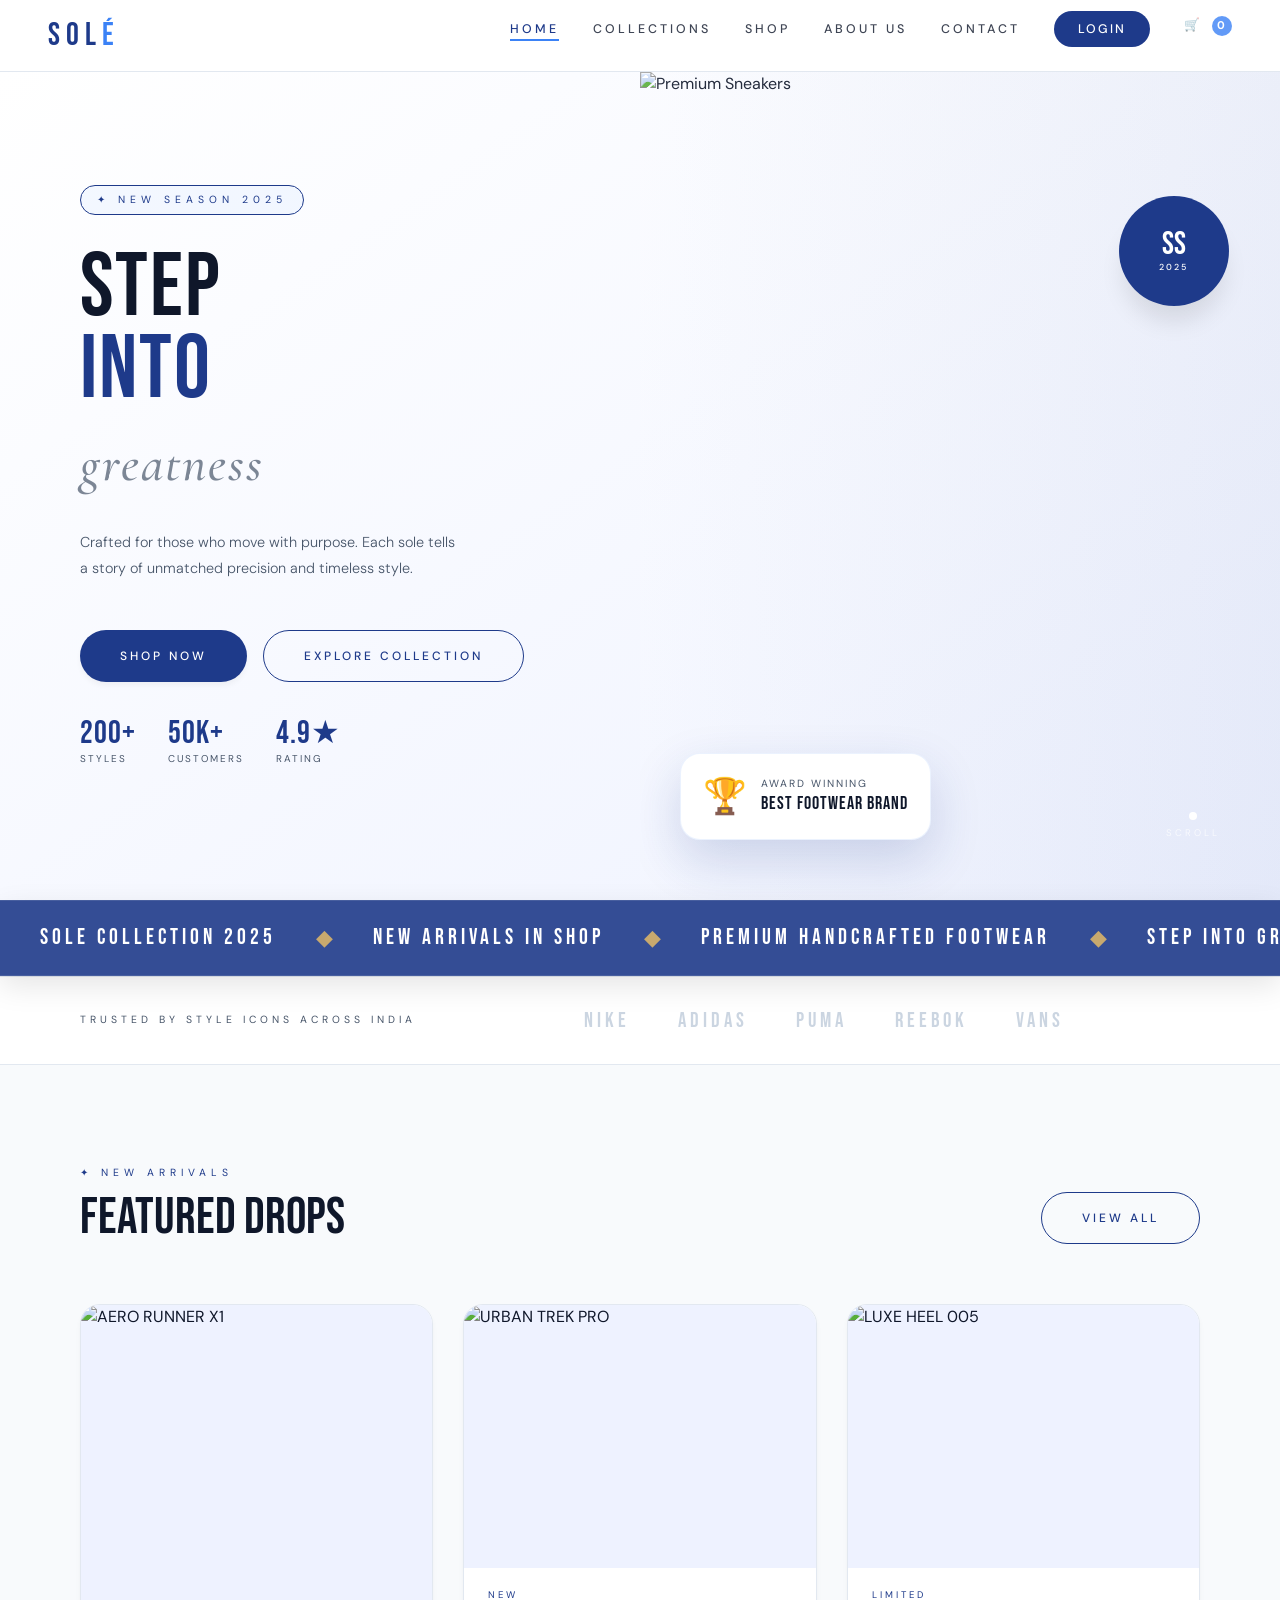
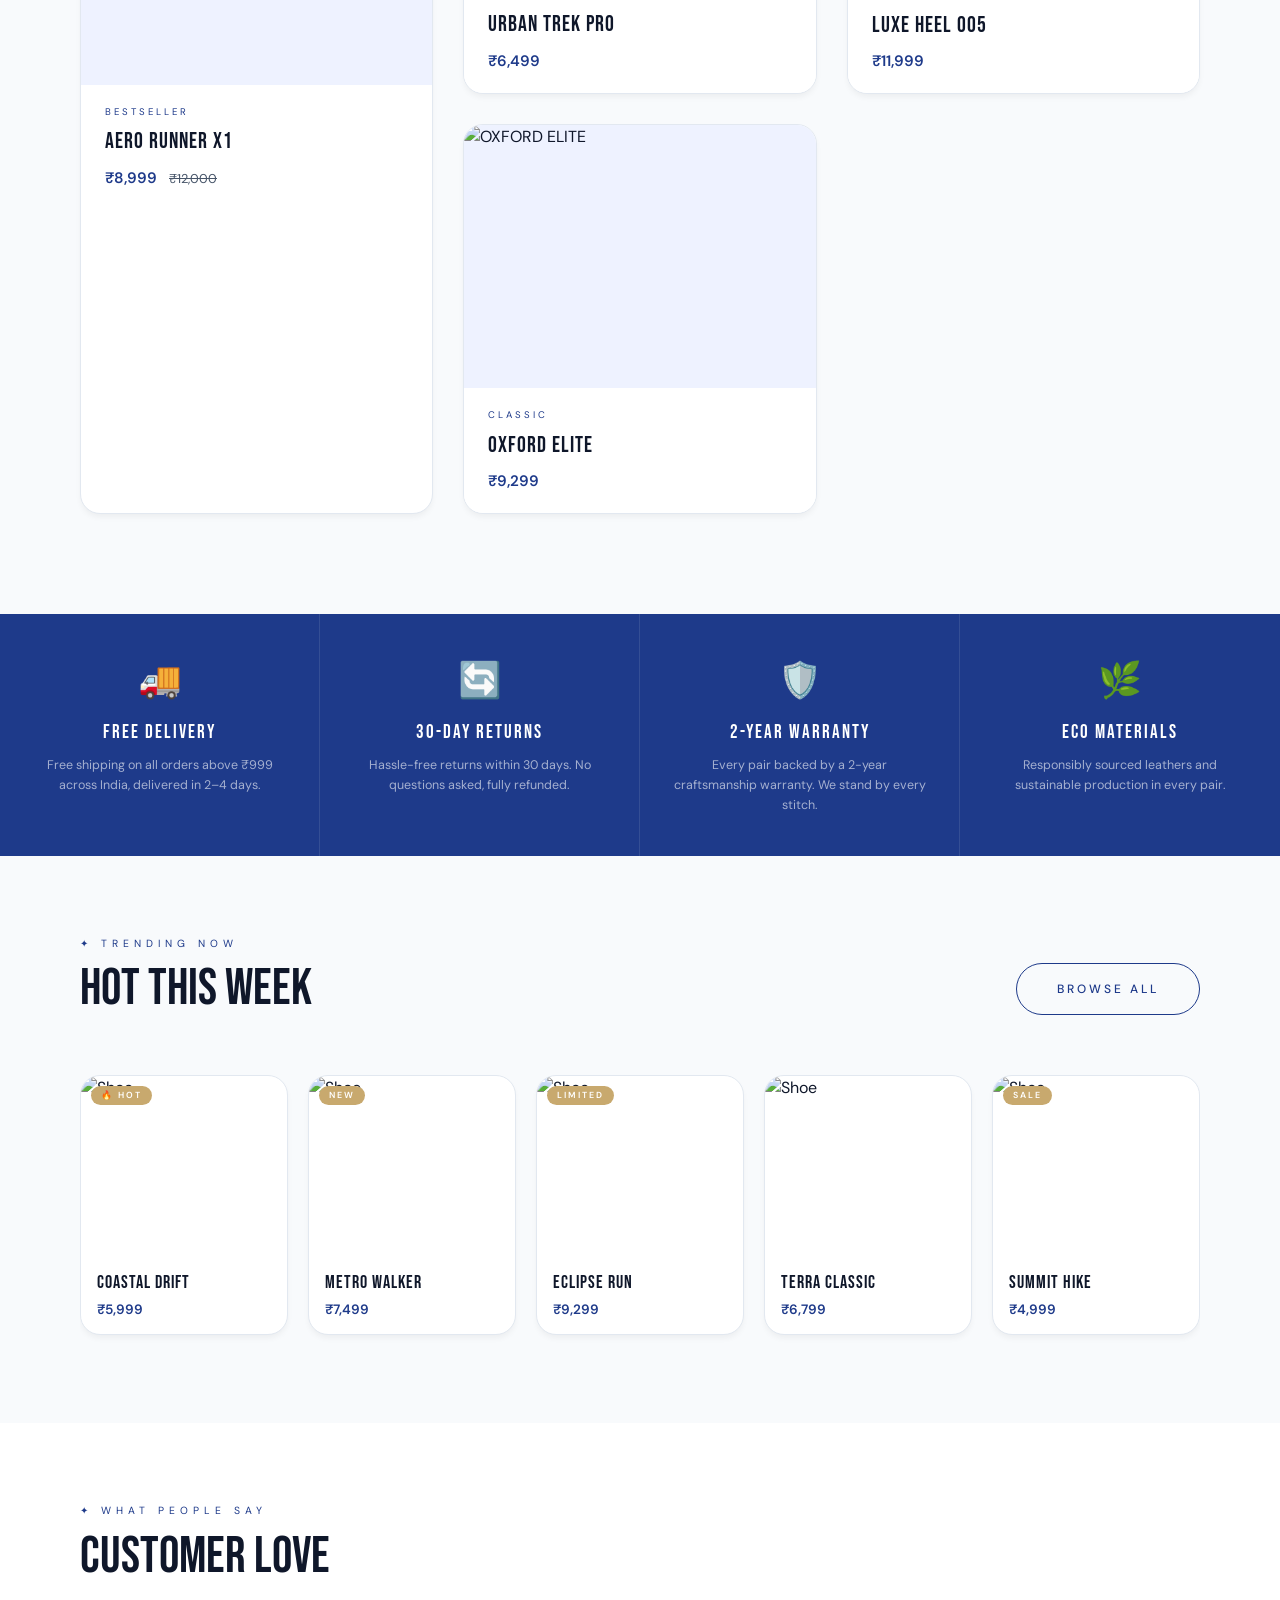
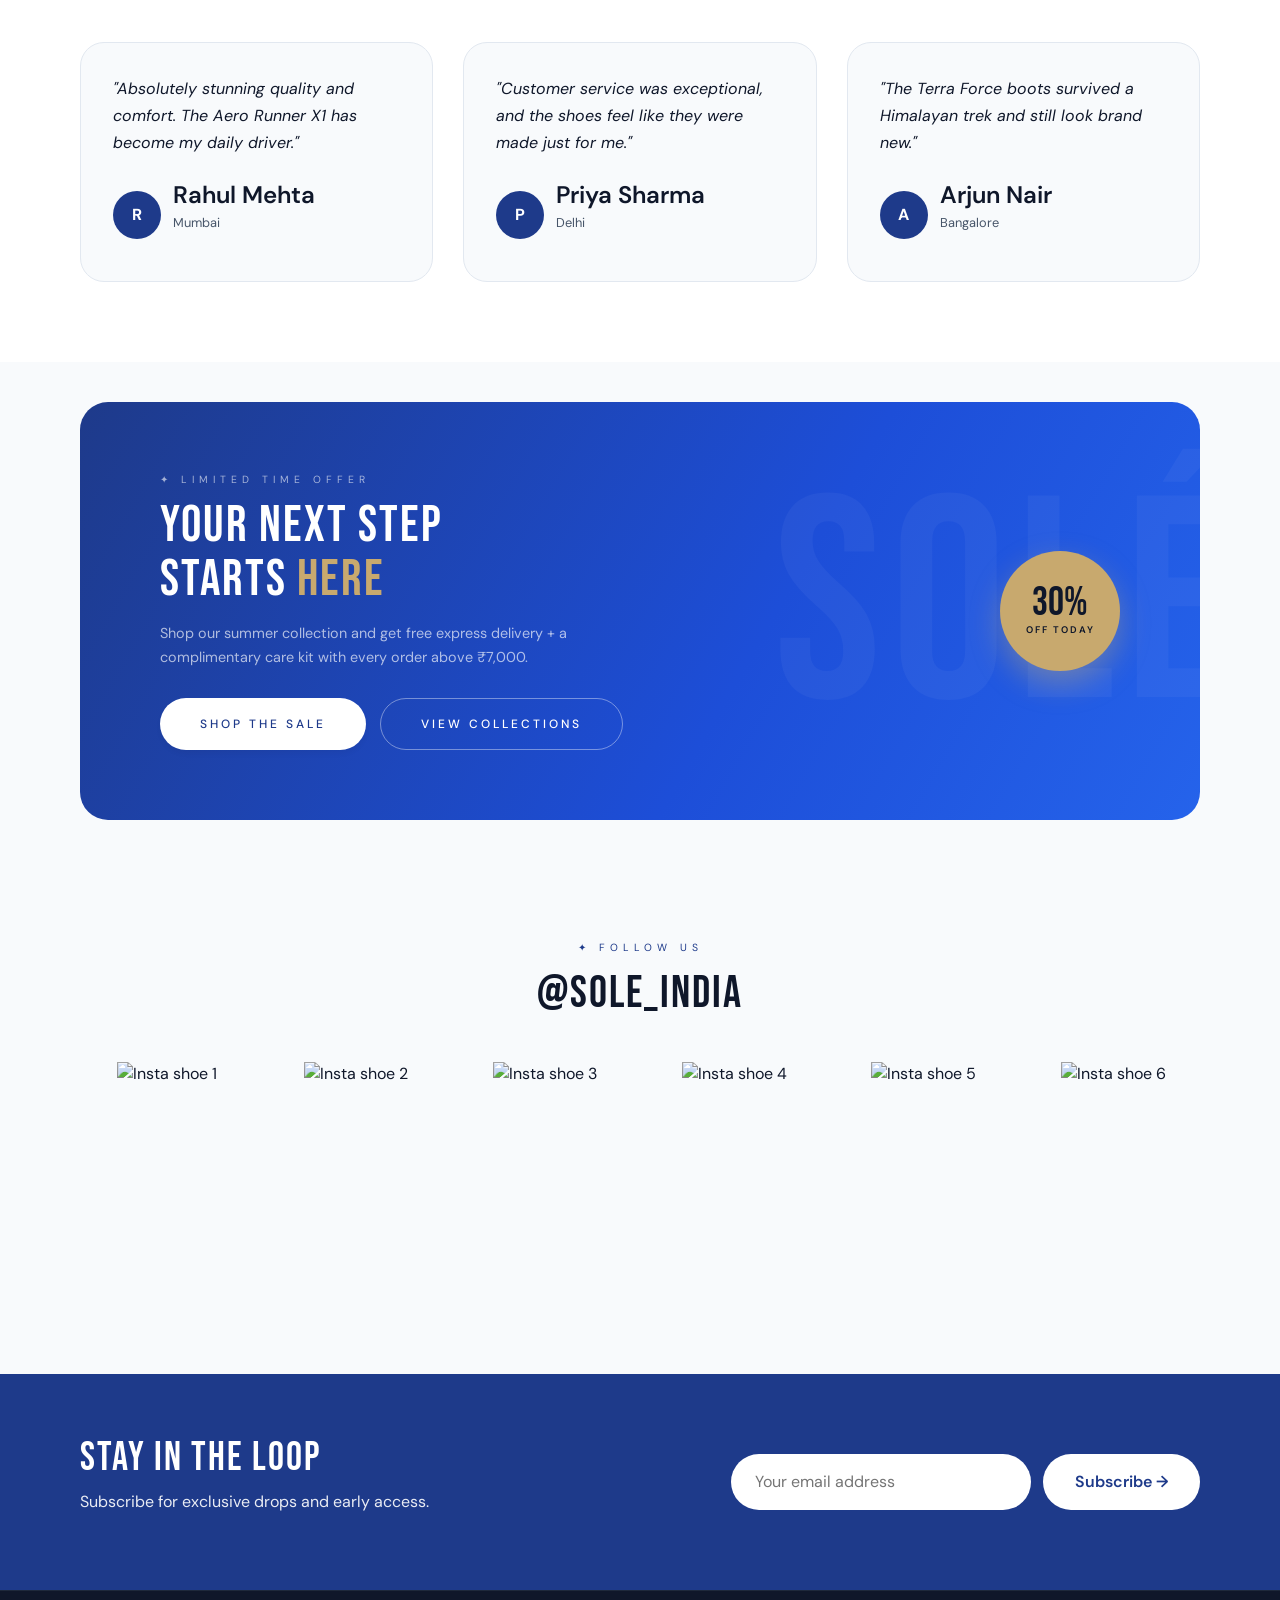
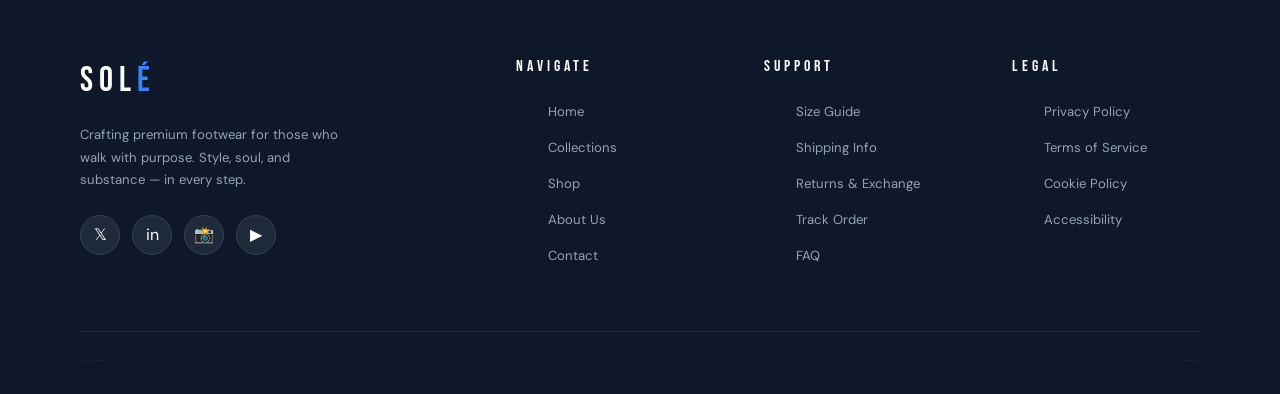
==== commit b2940f5d: "edit form" ====
--- a/index.html
+++ b/index.html
@@ -63,8 +63,23 @@
     </div>
   </section>
 
-  <!-- MARQUEE (original) -->
-  <div class="marquee-bar"><div class="marquee-inner"><span class="marquee-item">SOLE COLLECTION</span><span class="marquee-dot"> ◆ </span><span class="marquee-item">NEW ARRIVALS 2025</span><span class="marquee-dot"> ◆ </span><span class="marquee-item">PREMIUM FOOTWEAR</span><span class="marquee-dot"> ◆ </span><span class="marquee-item">STEP INTO STYLE</span><span class="marquee-dot"> ◆ </span><span class="marquee-item">HANDCRAFTED SOLES</span><span class="marquee-dot"> ◆ </span><span class="marquee-item">FREE SHIPPING</span><span class="marquee-dot"> ◆ </span><span class="marquee-item">SOLE COLLECTION</span><span class="marquee-dot"> ◆ </span><span class="marquee-item">NEW ARRIVALS 2025</span><span class="marquee-dot"> ◆ </span><span class="marquee-item">PREMIUM FOOTWEAR</span><span class="marquee-dot"> ◆ </span><span class="marquee-item">STEP INTO STYLE</span><span class="marquee-dot"> ◆ </span><span class="marquee-item">HANDCRAFTED SOLES</span><span class="marquee-dot"> ◆ </span><span class="marquee-item">FREE SHIPPING</span><span class="marquee-dot"> ◆ </span></div></div>
+  <!-- MARQUEE (enhanced) -->
+  <div class="marquee-bar">
+    <div class="marquee-inner">
+      <span class="marquee-item">SOLE COLLECTION 2025</span><span class="marquee-dot"> ◆ </span>
+      <span class="marquee-item">NEW ARRIVALS IN SHOP</span><span class="marquee-dot"> ◆ </span>
+      <span class="marquee-item">PREMIUM HANDCRAFTED FOOTWEAR</span><span class="marquee-dot"> ◆ </span>
+      <span class="marquee-item">STEP INTO GREATNESS</span><span class="marquee-dot"> ◆ </span>
+      <span class="marquee-item">FREE PAN-INDIA SHIPPING</span><span class="marquee-dot"> ◆ </span>
+      <span class="marquee-item">LUXURY REDEFINED</span><span class="marquee-dot"> ◆ </span>
+      <span class="marquee-item">SOLE COLLECTION 2025</span><span class="marquee-dot"> ◆ </span>
+      <span class="marquee-item">NEW ARRIVALS IN SHOP</span><span class="marquee-dot"> ◆ </span>
+      <span class="marquee-item">PREMIUM HANDCRAFTED FOOTWEAR</span><span class="marquee-dot"> ◆ </span>
+      <span class="marquee-item">STEP INTO GREATNESS</span><span class="marquee-dot"> ◆ </span>
+      <span class="marquee-item">FREE PAN-INDIA SHIPPING</span><span class="marquee-dot"> ◆ </span>
+      <span class="marquee-item">LUXURY REDEFINED</span><span class="marquee-dot"> ◆ </span>
+    </div>
+  </div>
 
   <!-- NEW: Brands trusted by strip -->
   <div class="brands-strip">
--- a/css/style.css
+++ b/css/style.css
@@ -56,7 +56,7 @@
 
   /* ─── HERO ─── */
   .hero {
-    position: relative; height: calc(100vh - 72px); display: grid;
+    position: relative; min-height: calc(100vh - 72px); display: grid;
     grid-template-columns: 1fr 1fr; overflow: hidden;
     background: linear-gradient(145deg, #ffffff 0%, #eef2ff 100%);
   }
@@ -165,9 +165,31 @@
   .scroll-line { width: 2px; height: 60px; background: linear-gradient(to bottom, var(--primary-blue), transparent); animation: scrollLine 1.5s ease-in-out infinite; }
 
   /* MARQUEE */
-  .marquee-bar { background: var(--primary-blue); padding: 16px 0; overflow: hidden; white-space: nowrap; border-top: 1px solid rgba(255,255,255,0.1); border-bottom: 1px solid rgba(255,255,255,0.1); }
-  .marquee-inner { display: inline-flex; animation: marquee 25s linear infinite; gap: 0; }
-  .marquee-item { font-family: 'Bebas Neue', sans-serif; font-size: 1.2rem; letter-spacing: 4px; color: white; padding: 0 32px; }
+  .marquee-bar { 
+    background: rgba(30, 58, 138, 0.9); 
+    backdrop-filter: blur(12px);
+    padding: 20px 0; 
+    overflow: hidden; 
+    white-space: nowrap; 
+    border-top: 1px solid rgba(255,255,255,0.1); 
+    border-bottom: 1px solid rgba(255,255,255,0.1);
+    position: relative;
+    z-index: 10;
+    margin-top: 0;
+    box-shadow: 0 10px 30px rgba(0,0,0,0.1);
+  }
+  .marquee-inner { display: inline-flex; animation: marquee 30s linear infinite; gap: 0; }
+  .marquee-bar:hover .marquee-inner { animation-play-state: paused; }
+  .marquee-item { 
+    font-family: 'Bebas Neue', sans-serif; 
+    font-size: 1.4rem; 
+    letter-spacing: 4px; 
+    color: white; 
+    padding: 0 40px; 
+    transition: all 0.3s ease;
+    display: inline-block;
+  }
+  .marquee-item:hover { color: var(--accent-gold); transform: scale(1.1); cursor: default; }
   .marquee-dot { color: var(--accent-gold); font-size: 1.4rem; }
 
   /* SECTIONS */
@@ -329,6 +351,8 @@
   .shop-top { display: flex; align-items: center; justify-content: space-between; margin-bottom: 40px; }
   .shop-count { font-size: 0.9rem; color: var(--muted-text); letter-spacing: 1px; }
   .shop-sort { background: white; border: 1px solid var(--border-light); color: var(--dark-text); padding: 10px 20px; font-family: 'DM Sans', sans-serif; font-size: 0.8rem; cursor: pointer; border-radius: 40px; }
+  .shop-search-input { background: white; border: 1px solid var(--border-light); color: var(--dark-text); padding: 10px 20px; font-family: 'DM Sans', sans-serif; font-size: 0.8rem; border-radius: 40px; outline: none; transition: border-color 0.3s; width: 220px; }
+  .shop-search-input:focus { border-color: var(--primary-blue); }
   .shop-grid { display: grid; grid-template-columns: repeat(3, 1fr); gap: 24px; }
   .shop-card { background: white; border-radius: 20px; box-shadow: var(--shadow-sm); border: 1px solid var(--border-light); overflow: hidden; cursor: pointer; transition: transform 0.3s, box-shadow 0.3s; }
   .shop-card:hover { transform: translateY(-6px); box-shadow: var(--shadow-md); }
@@ -571,4 +595,136 @@
   .cart-item { display: flex; justify-content: space-between; padding: 15px 0; border-bottom: 1px solid var(--border-light); }
   .cart-total { font-weight: bold; margin: 20px 0; text-align: right; }
 
-  @keyframes floatShoe { 0%,100% { transform:translateY(0) rotate(-4deg); } 50% { transform:translateY(-14px) rotate(-4deg); } }+  @keyframes floatShoe { 0%,100% { transform:translateY(0) rotate(-4deg); } 50% { transform:translateY(-14px) rotate(-4deg); } }
+
+  /* =========================================================================
+     RESPONSIVE DESIGN (MEDIA QUERIES)
+     ========================================================================= */
+
+  /* Hamburger Menu Styles */
+  .hamburger-menu {
+    display: none;
+    flex-direction: column;
+    justify-content: space-between;
+    width: 24px;
+    height: 18px;
+    cursor: pointer;
+    z-index: 101;
+  }
+  .hamburger-menu span {
+    display: block;
+    height: 2px;
+    width: 100%;
+    background-color: var(--dark-text);
+    transition: all 0.3s ease-in-out;
+  }
+  .hamburger-menu.toggle span:nth-child(1) { transform: translateY(8px) rotate(45deg); }
+  .hamburger-menu.toggle span:nth-child(2) { opacity: 0; }
+  .hamburger-menu.toggle span:nth-child(3) { transform: translateY(-8px) rotate(-45deg); }
+
+  /* Tablet & Small Desktop (max-width: 1024px) */
+  @media (max-width: 1024px) {
+    .section { padding: 80px 40px; }
+    .products-grid { grid-template-columns: repeat(2, 1fr); }
+    .product-card:first-child { grid-row: auto; }
+    .product-card:first-child .product-img { aspect-ratio: 4/3; height: auto; }
+    .testimonial-grid { grid-template-columns: repeat(2, 1fr); }
+    .insta-grid { grid-template-columns: repeat(3, 1fr); }
+    .why-strip { grid-template-columns: repeat(2, 1fr); }
+    .why-item { border-bottom: 1px solid rgba(255,255,255,0.1); }
+    .why-item:nth-child(even) { border-right: none; }
+    .process-stats { grid-template-columns: repeat(2, 1fr); }
+    .p-stat { border-bottom: 1px solid rgba(255,255,255,0.1); }
+    .p-stat:nth-child(even) { border-right: none; }
+    .brands-list { flex-wrap: wrap; justify-content: center; gap: 24px; }
+    
+    .shop-layout { padding: 40px; }
+    .shop-grid { grid-template-columns: repeat(2, 1fr); }
+  }
+
+  /* Mobile Devices (max-width: 768px) */
+  @media (max-width: 768px) {
+    nav { padding: 0 24px; }
+    .hamburger-menu { display: flex; }
+    .nav-links {
+      position: fixed; top: 72px; right: -100%; width: 100%; height: calc(100vh - 72px);
+      background: white; flex-direction: column; justify-content: center; gap: 24px;
+      transition: right 0.4s ease; padding: 40px; border-top: 1px solid var(--border-light);
+    }
+    .nav-links.nav-active { right: 0; }
+    .nav-links li a { font-size: 1.2rem; }
+    .nav-cta { padding: 12px 32px !important; font-size: 1rem !important; }
+
+    .hero { grid-template-columns: 1fr; height: auto; padding-top: 20px; }
+    .hero-left { padding: 40px 24px; text-align: center; align-items: center; }
+    .hero-title { font-size: clamp(3.5rem, 12vw, 5rem); }
+    .hero-sub { text-align: center; }
+    .hero-actions { justify-content: center; flex-wrap: wrap; }
+    .hero-stats-row { justify-content: center; }
+    .hero-right { height: 400px; }
+    .hero-floating-card { bottom: 20px; left: 20px; min-width: 180px; padding: 12px; }
+    .hero-scroll-pill { display: none; }
+
+    .section { padding: 60px 24px; }
+    .section-header { flex-direction: column; align-items: flex-start; gap: 16px; margin-bottom: 40px; }
+    
+    .products-grid { grid-template-columns: 1fr; }
+    .testimonial-grid { grid-template-columns: 1fr; }
+    
+    .why-strip { grid-template-columns: 1fr; }
+    .why-item { border-right: none; }
+
+    .banner-cta { margin: 0 24px 60px; padding: 40px 24px; grid-template-columns: 1fr; text-align: center; }
+    .banner-cta-right { margin-top: 24px; }
+    .banner-cta-sub { margin-left: auto; margin-right: auto; }
+    
+    .footer-grid { grid-template-columns: 1fr; gap: 40px; text-align: center; }
+    .footer-logo, .footer-col-title { margin-left: auto; margin-right: auto; }
+    .footer-tagline { margin-left: auto; margin-right: auto; }
+    .social-links { justify-content: center; }
+    .footer-bottom { flex-direction: column; gap: 16px; text-align: center; }
+
+    .collections-grid { grid-template-columns: 1fr; padding: 40px 24px; }
+    .page-hero { padding: 0 24px; height: 30vh; }
+    
+    .shop-layout { grid-template-columns: 1fr; padding: 40px 24px; gap: 40px; }
+    .shop-sidebar { border-right: none; padding-right: 0; }
+    .shop-main { padding-left: 0; }
+    .shop-grid { grid-template-columns: 1fr; }
+
+    .about-split { grid-template-columns: 1fr; }
+    .about-left, .about-right { padding: 40px 24px; text-align: center; }
+    .about-body { margin-left: auto; margin-right: auto; }
+    .about-values { grid-template-columns: 1fr; }
+    .value-item { border-right: none; border-bottom: 1px solid var(--border-light); }
+    
+    .process-hero { padding: 80px 24px; text-align: center; }
+    .process-hero-sub { margin-left: auto; margin-right: auto; }
+    .process-steps { padding: 60px 24px; }
+    .steps-grid { grid-template-columns: 1fr; }
+    .process-materials { padding: 60px 24px; }
+    .materials-grid { grid-template-columns: 1fr; gap: 40px; }
+    
+    .contact-layout { grid-template-columns: 1fr; padding: 40px 24px; gap: 40px; }
+    .contact-left { padding-right: 0; }
+    .form-row { grid-template-columns: 1fr; }
+
+    .login-page-wrap { grid-template-columns: 1fr; }
+    .login-visual { padding: 40px 24px; }
+    .lv-shoe { font-size: 6rem; margin-bottom: 20px; }
+    .login-form-panel { padding: 40px 24px; }
+
+    .newsletter { padding: 40px 24px; justify-content: center; text-align: center; gap: 24px; }
+    .newsletter-form { flex-direction: column; width: 100%; }
+    .newsletter-form input { width: 100%; }
+  }
+
+  /* Small Mobile Devices (max-width: 480px) */
+  @media (max-width: 480px) {
+    .hero-title { font-size: clamp(3rem, 10vw, 4rem); }
+    .hero-stats-row { gap: 16px; }
+    .hero-stat-num { font-size: 1.5rem; }
+    .insta-grid { grid-template-columns: repeat(2, 1fr); }
+    .brands-strip { padding: 24px; flex-direction: column; text-align: center; }
+    .process-stats { grid-template-columns: 1fr; }
+  }
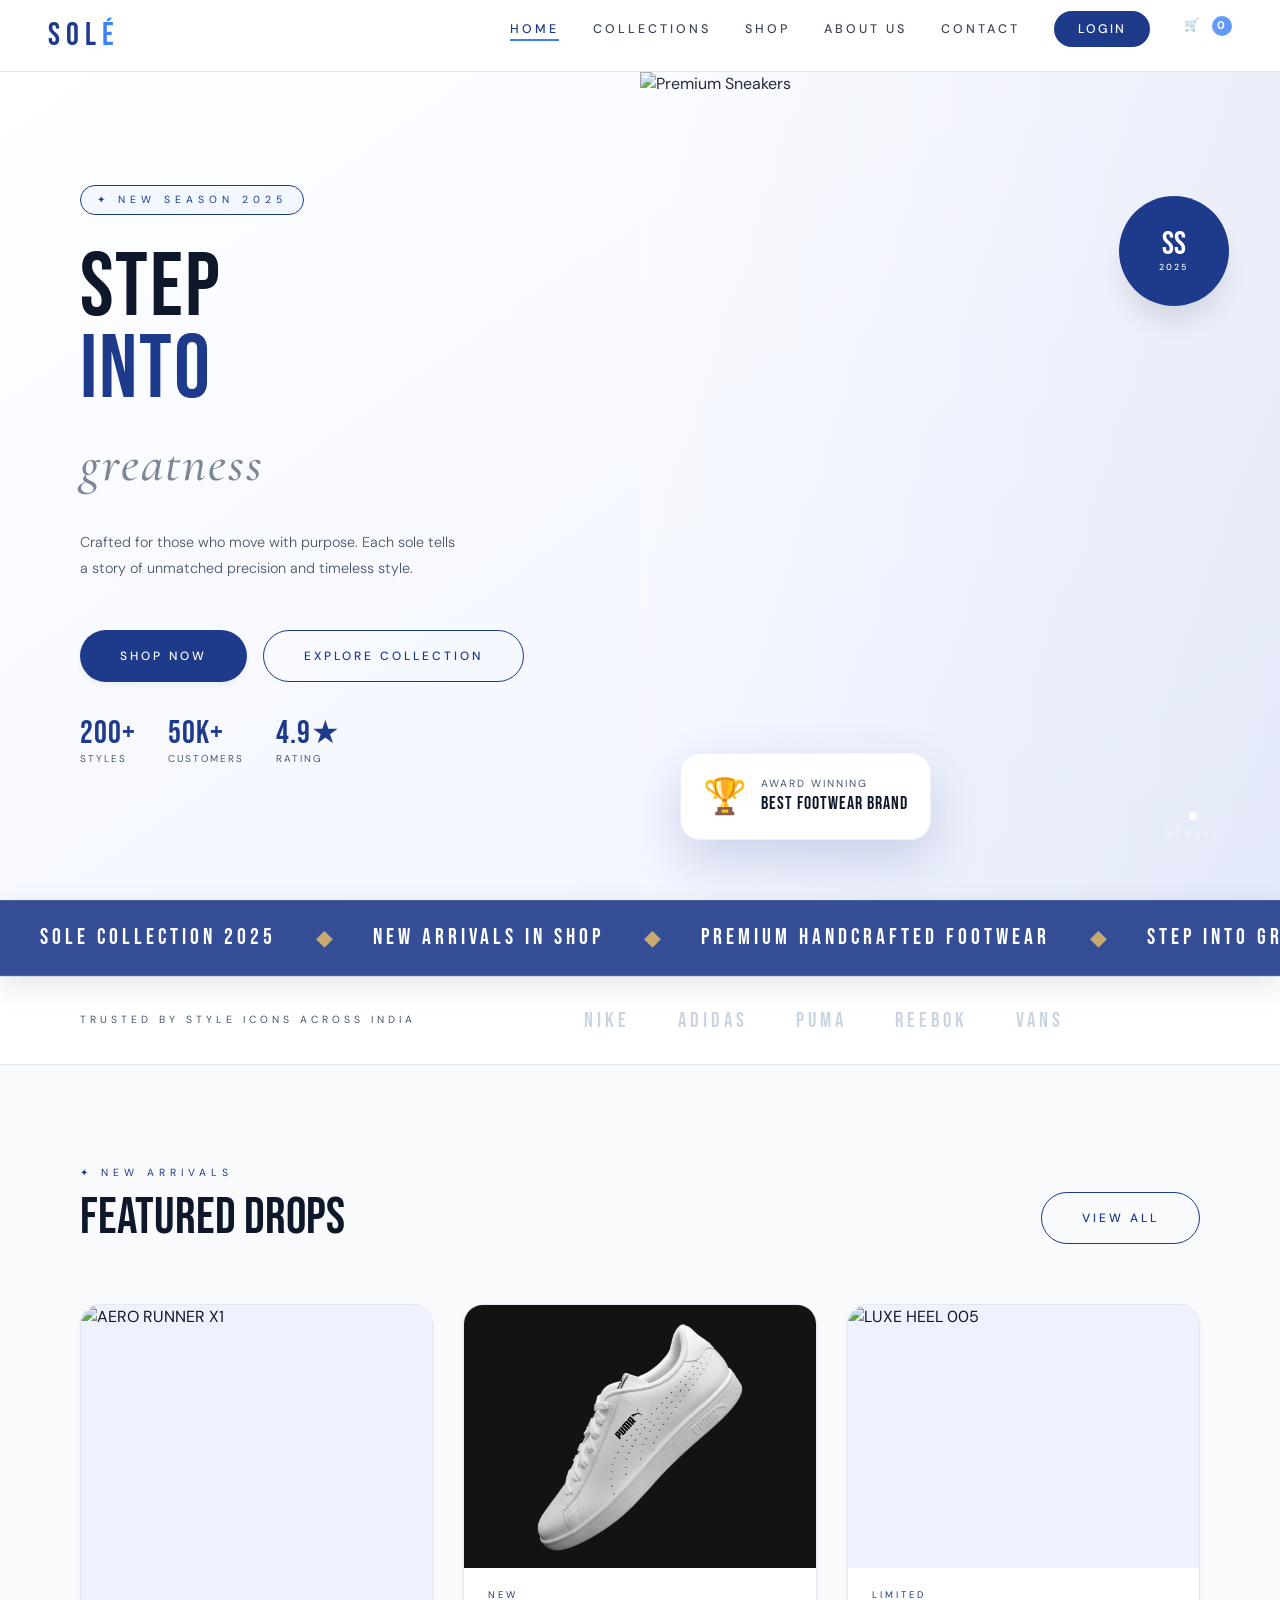
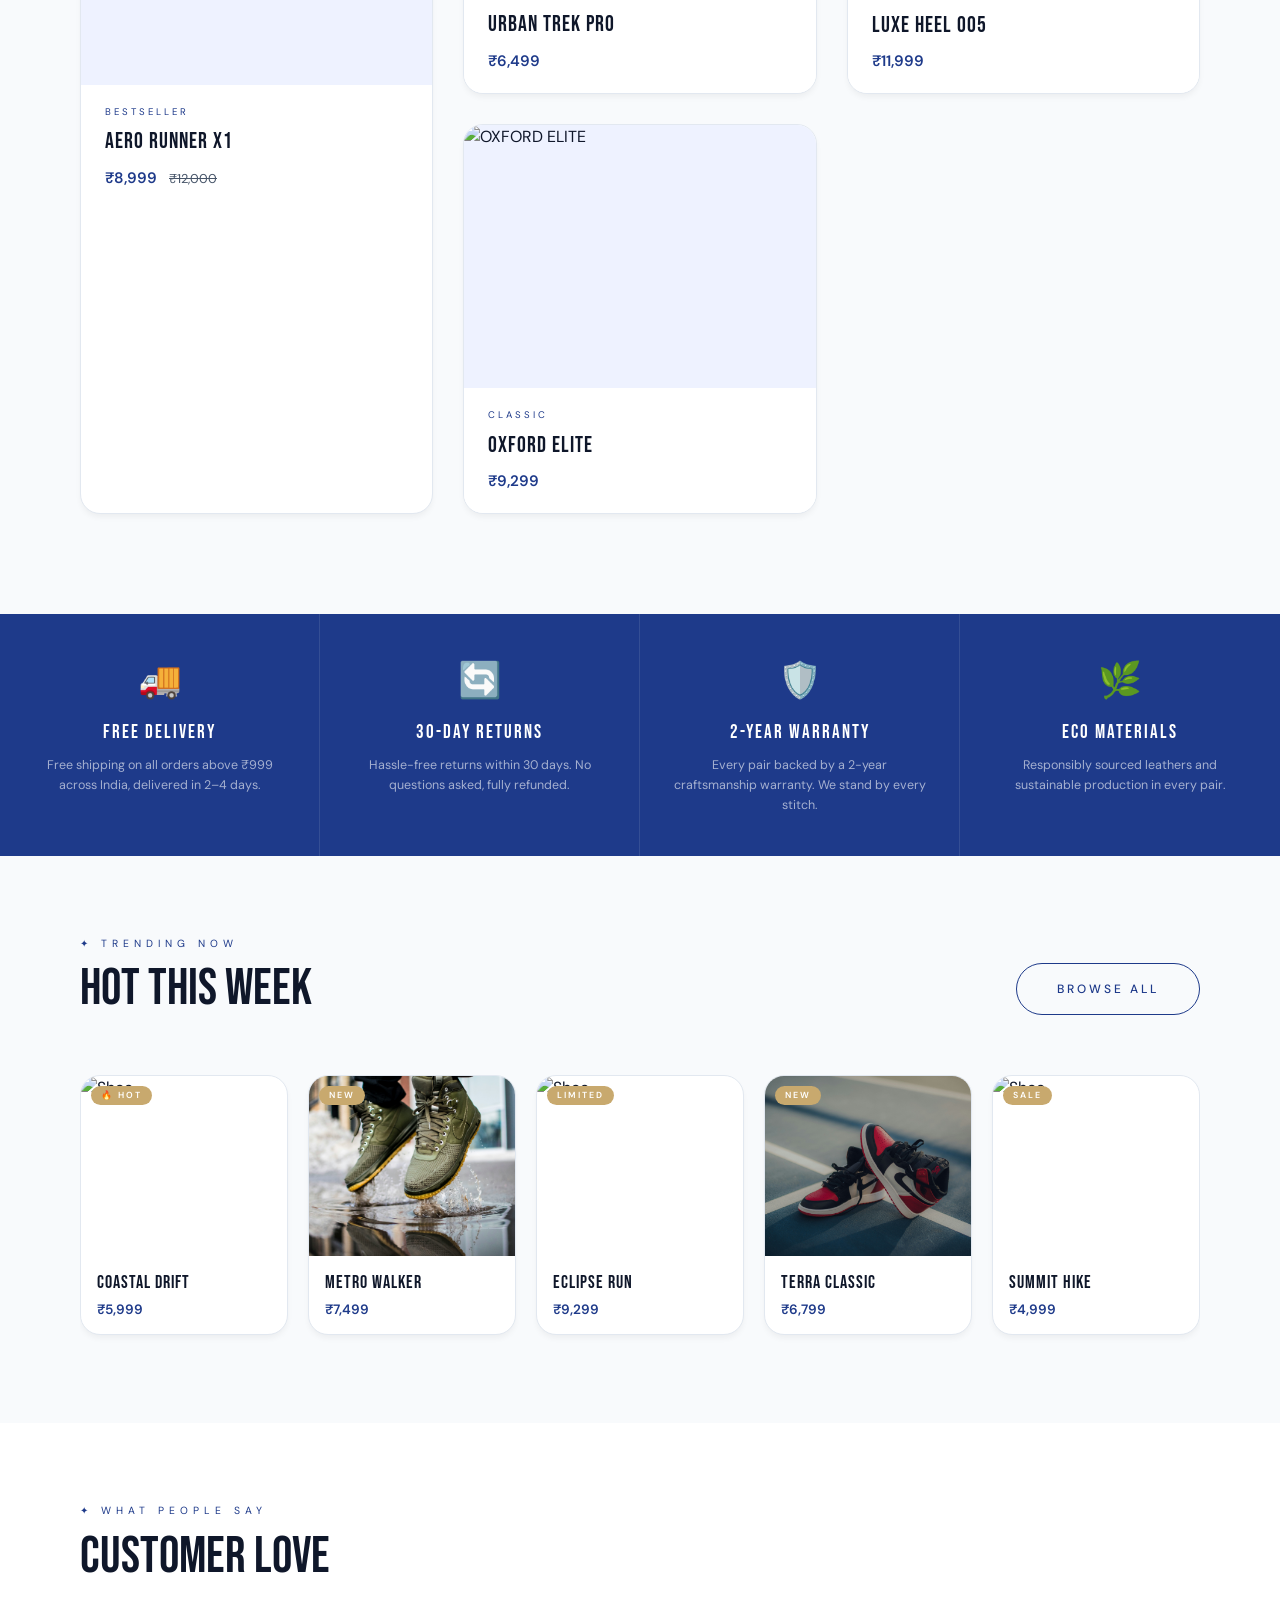
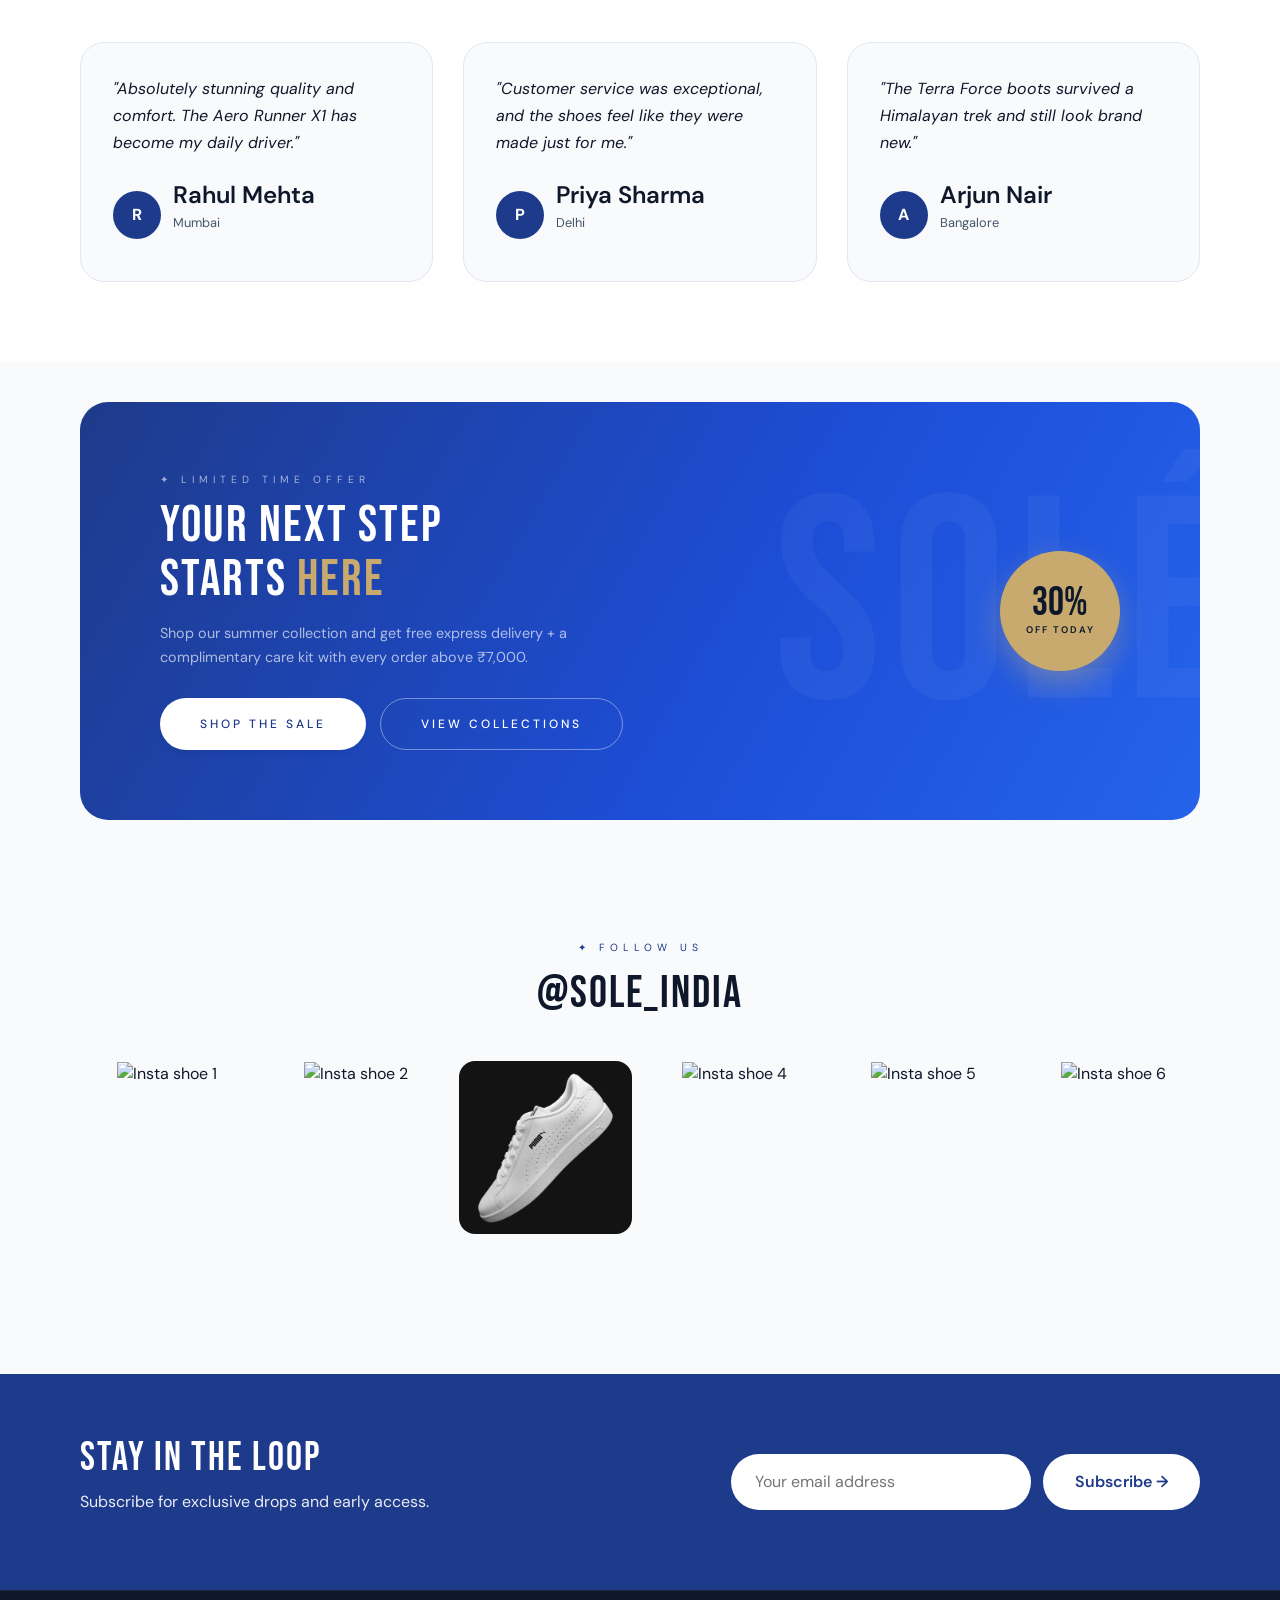
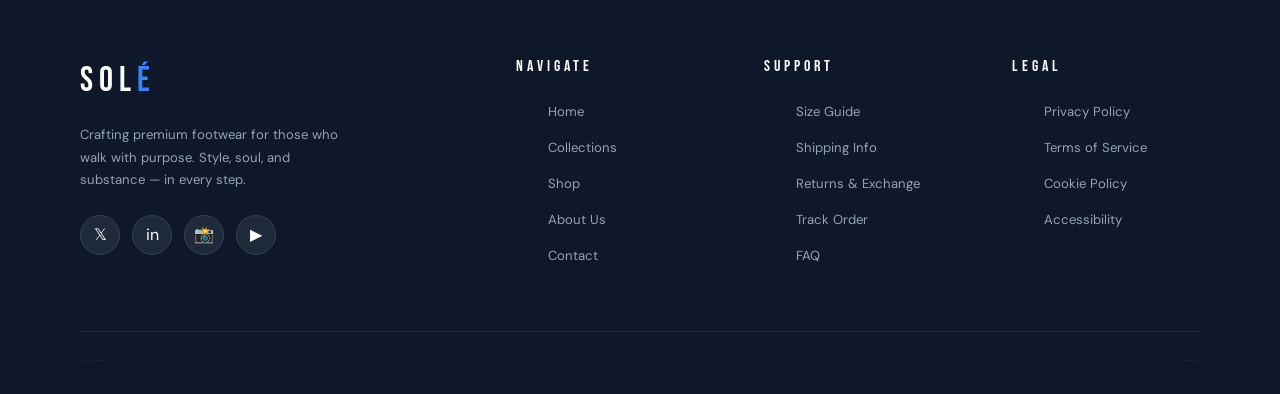
==== commit 2aee6f7b: "modified and edited images." ====
--- a/index.html
+++ b/index.html
@@ -1,262 +1,376 @@
 <!DOCTYPE html>
 <html lang="en">
+
 <head>
-<meta charset="UTF-8">
-<meta name="viewport" content="width=device-width, initial-scale=1.0">
-<title>SOLÉ — Premium Footwear</title>
-<link href="https://fonts.googleapis.com/css2?family=Bebas+Neue&family=DM+Sans:ital,wght@0,300;0,400;0,500;1,300&family=Cormorant+Garamond:ital,wght@1,300;1,500&display=swap" rel="stylesheet">
-<link href="https://cdn.jsdelivr.net/npm/bootstrap@5.3.3/dist/css/bootstrap.min.css" rel="stylesheet">
-<link rel="stylesheet" href="css/style.css">
+  <meta charset="UTF-8">
+  <meta name="viewport" content="width=device-width, initial-scale=1.0">
+  <title>SOLÉ — Premium Footwear</title>
+  <link
+    href="https://fonts.googleapis.com/css2?family=Bebas+Neue&family=DM+Sans:ital,wght@0,300;0,400;0,500;1,300&family=Cormorant+Garamond:ital,wght@1,300;1,500&display=swap"
+    rel="stylesheet">
+  <link href="https://cdn.jsdelivr.net/npm/bootstrap@5.3.3/dist/css/bootstrap.min.css" rel="stylesheet">
+  <link rel="stylesheet" href="css/style.css">
 </head>
+
 <body>
 
-<!-- ─── NAVBAR ─── -->
-<nav>
-  <div class="nav-logo" style="cursor:pointer;" onclick="window.location.href='index.html'">SOL<span>É</span></div>
-  <ul class="nav-links">
-    <li><a href="index.html" id="nav-home">Home</a></li>
-    <li><a href="collections.html" id="nav-collections">Collections</a></li>
-    <li><a href="shop.html" id="nav-shop">Shop</a></li>
-    <li><a href="about.html" id="nav-about">About Us</a></li>
-    <li><a href="contact.html" id="nav-contact">Contact</a></li>
-    <li><a href="login.html" id="nav-login" class="nav-cta">Login</a></li>
-    <li><a href="cart.html" class="cart-link">🛒 <span id="cart-count">0</span></a></li>
-  </ul>
-</nav>
-
-<!-- ════════════════ HOME PAGE ════════════════ -->
-<div id="page-home" class="page active">
-
-  <!-- HERO (enhanced – original structure kept, stats + floating card added) -->
-  <section class="hero">
-    <div class="hero-left">
-      <div class="hero-tag">✦ New Season 2025</div>
-      <h1 class="hero-title">STEP<br><span class="blue">INTO</span><br><span class="hero-italic">greatness</span></h1>
-      <p class="hero-sub">Crafted for those who move with purpose. Each sole tells a story of unmatched precision and timeless style.</p>
-      <div class="hero-actions">
-        <button class="btn-primary" onclick="window.location.href='shop.html'"><span>Shop Now</span></button>
-        <button class="btn-outline" onclick="window.location.href='collections.html'">Explore Collection</button>
-      </div>
-      <!-- NEW: mini stats under buttons -->
-      <div class="hero-stats-row">
-        <div class="hero-stat"><div class="hero-stat-num">200+</div><div class="hero-stat-label">Styles</div></div>
-        <div class="hero-stat"><div class="hero-stat-num">50K+</div><div class="hero-stat-label">Customers</div></div>
-        <div class="hero-stat"><div class="hero-stat-num">4.9★</div><div class="hero-stat-label">Rating</div></div>
-      </div>
-    </div>
-    <div class="hero-right">
-      <img class="hero-bg-image" src="https://images.pexels.com/photos/1598505/pexels-photo-1598505.jpeg?auto=compress&cs=tinysrgb&w=1260&h=750&dpr=2" alt="Premium Sneakers" crossorigin="anonymous">
-      <div class="hero-badge"><div class="badge-num">SS</div><div class="badge-text">2025</div></div>
-      <!-- NEW: floating award card over hero image -->
-      <div class="hero-floating-card">
-        <div class="fc-icon">🏆</div>
+  <!-- ─── NAVBAR ─── -->
+  <nav>
+    <div class="nav-logo" style="cursor:pointer;" onclick="window.location.href='index.html'">SOL<span>É</span></div>
+    <ul class="nav-links">
+      <li><a href="index.html" id="nav-home">Home</a></li>
+      <li><a href="collections.html" id="nav-collections">Collections</a></li>
+      <li><a href="shop.html" id="nav-shop">Shop</a></li>
+      <li><a href="about.html" id="nav-about">About Us</a></li>
+      <li><a href="contact.html" id="nav-contact">Contact</a></li>
+      <li><a href="login.html" id="nav-login" class="nav-cta">Login</a></li>
+      <li><a href="cart.html" class="cart-link">🛒 <span id="cart-count">0</span></a></li>
+    </ul>
+  </nav>
+
+  <!-- ════════════════ HOME PAGE ════════════════ -->
+  <div id="page-home" class="page active">
+
+    <!-- HERO -->
+    <section class="hero">
+      <div class="hero-left">
+        <div class="hero-tag">✦ New Season 2025</div>
+        <h1 class="hero-title">STEP<br><span class="blue">INTO</span><br><span class="hero-italic">greatness</span></h1>
+        <p class="hero-sub">Crafted for those who move with purpose. Each sole tells a story of unmatched precision and
+          timeless style.</p>
+        <div class="hero-actions">
+          <button class="btn-primary" onclick="window.location.href='shop.html'"><span>Shop Now</span></button>
+          <button class="btn-outline" onclick="window.location.href='collections.html'">Explore Collection</button>
+        </div>
+        <div class="hero-stats-row">
+          <div class="hero-stat">
+            <div class="hero-stat-num">200+</div>
+            <div class="hero-stat-label">Styles</div>
+          </div>
+          <div class="hero-stat">
+            <div class="hero-stat-num">50K+</div>
+            <div class="hero-stat-label">Customers</div>
+          </div>
+          <div class="hero-stat">
+            <div class="hero-stat-num">4.9★</div>
+            <div class="hero-stat-label">Rating</div>
+          </div>
+        </div>
+      </div>
+      <div class="hero-right">
+        <img class="hero-bg-image"
+          src="https://images.unsplash.com/photo-1600185365483-26d7a4cc7519?auto=format&fit=crop&q=80&w=1260"
+          alt="Premium Sneakers">
+        <div class="hero-badge">
+          <div class="badge-num">SS</div>
+          <div class="badge-text">2025</div>
+        </div>
+        <div class="hero-floating-card">
+          <div class="fc-icon">🏆</div>
+          <div>
+            <div class="fc-label">Award Winning</div>
+            <div class="fc-val">Best Footwear Brand</div>
+          </div>
+        </div>
+        <div class="hero-scroll-pill">
+          <div class="scroll-pill-dot"></div>
+          <span>Scroll</span>
+        </div>
+      </div>
+    </section>
+
+    <!-- MARQUEE -->
+    <div class="marquee-bar">
+      <div class="marquee-inner">
+        <span class="marquee-item">SOLE COLLECTION 2025</span><span class="marquee-dot"> ◆ </span>
+        <span class="marquee-item">NEW ARRIVALS IN SHOP</span><span class="marquee-dot"> ◆ </span>
+        <span class="marquee-item">PREMIUM HANDCRAFTED FOOTWEAR</span><span class="marquee-dot"> ◆ </span>
+        <span class="marquee-item">STEP INTO GREATNESS</span><span class="marquee-dot"> ◆ </span>
+        <span class="marquee-item">FREE PAN-INDIA SHIPPING</span><span class="marquee-dot"> ◆ </span>
+        <span class="marquee-item">LUXURY REDEFINED</span><span class="marquee-dot"> ◆ </span>
+        <span class="marquee-item">SOLE COLLECTION 2025</span><span class="marquee-dot"> ◆ </span>
+        <span class="marquee-item">NEW ARRIVALS IN SHOP</span><span class="marquee-dot"> ◆ </span>
+        <span class="marquee-item">PREMIUM HANDCRAFTED FOOTWEAR</span><span class="marquee-dot"> ◆ </span>
+        <span class="marquee-item">STEP INTO GREATNESS</span><span class="marquee-dot"> ◆ </span>
+        <span class="marquee-item">FREE PAN-INDIA SHIPPING</span><span class="marquee-dot"> ◆ </span>
+        <span class="marquee-item">LUXURY REDEFINED</span><span class="marquee-dot"> ◆ </span>
+      </div>
+    </div>
+
+    <!-- Brands Strip -->
+    <div class="brands-strip">
+      <span class="brands-label">Trusted by style icons across India</span>
+      <div class="brands-list">
+        <span class="brand-pill">NIKE</span>
+        <span class="brand-pill">ADIDAS</span>
+        <span class="brand-pill">PUMA</span>
+        <span class="brand-pill">REEBOK</span>
+        <span class="brand-pill">VANS</span>
+      </div>
+    </div>
+
+    <!-- FEATURED PRODUCTS -->
+    <section class="section">
+      <div class="section-header">
         <div>
-          <div class="fc-label">Award Winning</div>
-          <div class="fc-val">Best Footwear Brand</div>
-        </div>
-      </div>
-      <!-- NEW: scroll indicator pill -->
-      <div class="hero-scroll-pill">
-        <div class="scroll-pill-dot"></div>
-        <span>Scroll</span>
-      </div>
+          <div class="section-label">✦ New Arrivals</div>
+          <div class="section-title">FEATURED DROPS</div>
+        </div><button class="btn-outline" onclick="window.location.href='shop.html'">View All</button>
+      </div>
+      <div class="products-grid" id="featured-products"></div>
+    </section>
+
+    <!-- Why Us strip -->
+    <div class="why-strip">
+      <div class="why-item">
+        <div class="why-icon">🚚</div>
+        <div class="why-title">FREE DELIVERY</div>
+        <div class="why-desc">Free shipping on all orders above ₹999 across India, delivered in 2–4 days.</div>
+      </div>
+      <div class="why-item">
+        <div class="why-icon">🔄</div>
+        <div class="why-title">30-DAY RETURNS</div>
+        <div class="why-desc">Hassle-free returns within 30 days. No questions asked, fully refunded.</div>
+      </div>
+      <div class="why-item">
+        <div class="why-icon">🛡️</div>
+        <div class="why-title">2-YEAR WARRANTY</div>
+        <div class="why-desc">Every pair backed by a 2-year craftsmanship warranty. We stand by every stitch.</div>
+      </div>
+      <div class="why-item">
+        <div class="why-icon">🌿</div>
+        <div class="why-title">ECO MATERIALS</div>
+        <div class="why-desc">Responsibly sourced leathers and sustainable production in every pair.</div>
+      </div>
+    </div>
+
+    <!-- Trending Section -->
+    <section class="trending-section">
+      <div class="section-header">
+        <div>
+          <div class="section-label">✦ Trending Now</div>
+          <div class="section-title">HOT THIS WEEK</div>
+        </div>
+        <button class="btn-outline" onclick="window.location.href='shop.html'">Browse All</button>
+      </div>
+      <div class="trending-scroll">
+        <div class="trend-card" onclick="window.location.href='shop.html'">
+          <div class="trend-img"><span class="trend-badge">🔥 Hot</span><img
+              src="https://images.unsplash.com/photo-1595950653106-6c9ebd614d3a?auto=format&fit=crop&q=80&w=400"
+              alt="Shoe"></div>
+          <div class="trend-info">
+            <div class="trend-name">COASTAL DRIFT</div>
+            <div class="trend-price">₹5,999</div>
+          </div>
+        </div>
+        <div class="trend-card" onclick="window.location.href='shop.html'">
+          <div class="trend-img"><span class="trend-badge">New</span><img src="images/id1.jpg" alt="Shoe"></div>
+          <div class="trend-info">
+            <div class="trend-name">METRO WALKER</div>
+            <div class="trend-price">₹7,499</div>
+          </div>
+        </div>
+        <div class="trend-card" onclick="window.location.href='shop.html'">
+          <div class="trend-img"><span class="trend-badge">Limited</span><img
+              src="https://images.unsplash.com/photo-1551107696-a4b0c5a0d9a2?auto=format&fit=crop&q=80&w=400"
+              alt="Shoe"></div>
+          <div class="trend-info">
+            <div class="trend-name">ECLIPSE RUN</div>
+            <div class="trend-price">₹9,299</div>
+          </div>
+        </div>
+        <div class="trend-card" onclick="window.location.href='shop.html'">
+          <div class="trend-img"><span class="trend-badge">New</span><img src="images/id3.jpg" alt="Shoe"></div>
+          <div class="trend-info">
+            <div class="trend-name">TERRA CLASSIC</div>
+            <div class="trend-price">₹6,799</div>
+          </div>
+        </div>
+        <div class="trend-card" onclick="window.location.href='shop.html'">
+          <div class="trend-img"><span class="trend-badge">Sale</span><img
+              src="https://images.unsplash.com/photo-1542291026-7eec264c27ff?auto=format&fit=crop&q=80&w=400"
+              alt="Shoe"></div>
+          <div class="trend-info">
+            <div class="trend-name">SUMMIT HIKE</div>
+            <div class="trend-price">₹4,999</div>
+          </div>
+        </div>
+      </div>
+    </section>
+
+    <!-- TESTIMONIALS -->
+    <section class="testimonials">
+      <div class="section-header">
+        <div>
+          <div class="section-label">✦ What People Say</div>
+          <div class="section-title">CUSTOMER LOVE</div>
+        </div>
+      </div>
+      <div class="testimonial-grid">
+        <div class="testimonial-card">
+          <div class="testimonial-text">"Absolutely stunning quality and comfort. The Aero Runner X1 has become my daily
+            driver."</div>
+          <div class="testimonial-author">
+            <div class="author-avatar">R</div>
+            <div class="author-info">
+              <h4>Rahul Mehta</h4>
+              <p>Mumbai</p>
+            </div>
+          </div>
+        </div>
+        <div class="testimonial-card">
+          <div class="testimonial-text">"Customer service was exceptional, and the shoes feel like they were made just
+            for me."</div>
+          <div class="testimonial-author">
+            <div class="author-avatar">P</div>
+            <div class="author-info">
+              <h4>Priya Sharma</h4>
+              <p>Delhi</p>
+            </div>
+          </div>
+        </div>
+        <div class="testimonial-card">
+          <div class="testimonial-text">"The Terra Force boots survived a Himalayan trek and still look brand new."
+          </div>
+          <div class="testimonial-author">
+            <div class="author-avatar">A</div>
+            <div class="author-info">
+              <h4>Arjun Nair</h4>
+              <p>Bangalore</p>
+            </div>
+          </div>
+        </div>
+      </div>
+    </section>
+
+    <!-- Big CTA Banner -->
+    <div class="banner-cta">
+      <div>
+        <div class="banner-cta-label">✦ Limited Time Offer</div>
+        <div class="banner-cta-title">YOUR NEXT STEP<br>STARTS <span>HERE</span></div>
+        <div class="banner-cta-sub">Shop our summer collection and get free express delivery + a complimentary care kit
+          with every order above ₹7,000.</div>
+        <div style="display:flex;gap:14px;margin-top:28px;">
+          <button class="btn-primary" style="background:white;color:var(--primary-blue);"
+            onclick="window.location.href='shop.html'"><span>Shop the Sale</span></button>
+          <button class="btn-outline" style="border-color:rgba(255,255,255,0.4);color:white;"
+            onclick="window.location.href='collections.html'">View Collections</button>
+        </div>
+      </div>
+      <div class="banner-cta-right">
+        <div class="banner-discount">
+          <div class="bd-num">30%</div>
+          <div class="bd-text">Off Today</div>
+        </div>
+      </div>
+    </div>
+
+    <!-- INSTAGRAM -->
+    <section class="instagram-feed">
+      <div class="section-label">✦ Follow Us</div>
+      <h3
+        style="font-family:'Bebas Neue',sans-serif;font-size:2.8rem;letter-spacing:2px;color:var(--dark-text);margin-bottom:16px;">
+        @SOLE_INDIA</h3>
+      <div class="insta-grid">
+        <div class="insta-item"><img
+            src="https://images.unsplash.com/photo-1542291026-7eec264c27ff?auto=format&fit=crop&q=80&w=300"
+            alt="Insta shoe 1"></div>
+        <div class="insta-item"><img
+            src="https://images.unsplash.com/photo-1600185365483-26d7a4cc7519?auto=format&fit=crop&q=80&w=300"
+            alt="Insta shoe 2"></div>
+        <div class="insta-item"><img src="images/id2.jpg" alt="Insta shoe 3"></div>
+        <div class="insta-item"><img
+            src="https://images.unsplash.com/photo-1551107696-a4b0c5a0d9a2?auto=format&fit=crop&q=80&w=300"
+            alt="Insta shoe 4"></div>
+        <div class="insta-item"><img
+            src="https://images.unsplash.com/photo-1539185441755-769473a23570?auto=format&fit=crop&q=80&w=300"
+            alt="Insta shoe 5"></div>
+        <div class="insta-item"><img
+            src="https://images.unsplash.com/photo-1614252235316-8c857d38b5f4?auto=format&fit=crop&q=80&w=300"
+            alt="Insta shoe 6"></div>
+      </div>
+    </section>
+
+  </div><!-- end home -->
+
+  <!-- NEWSLETTER -->
+  <section class="newsletter">
+    <div>
+      <h3>STAY IN THE LOOP</h3>
+      <p style="opacity:0.9;">Subscribe for exclusive drops and early access.</p>
+    </div>
+    <div class="newsletter-form">
+      <input type="email" id="newsletter-email" placeholder="Your email address">
+      <button onclick="handleSubscribe()">Subscribe →</button>
     </div>
   </section>
 
-  <!-- MARQUEE (enhanced) -->
-  <div class="marquee-bar">
-    <div class="marquee-inner">
-      <span class="marquee-item">SOLE COLLECTION 2025</span><span class="marquee-dot"> ◆ </span>
-      <span class="marquee-item">NEW ARRIVALS IN SHOP</span><span class="marquee-dot"> ◆ </span>
-      <span class="marquee-item">PREMIUM HANDCRAFTED FOOTWEAR</span><span class="marquee-dot"> ◆ </span>
-      <span class="marquee-item">STEP INTO GREATNESS</span><span class="marquee-dot"> ◆ </span>
-      <span class="marquee-item">FREE PAN-INDIA SHIPPING</span><span class="marquee-dot"> ◆ </span>
-      <span class="marquee-item">LUXURY REDEFINED</span><span class="marquee-dot"> ◆ </span>
-      <span class="marquee-item">SOLE COLLECTION 2025</span><span class="marquee-dot"> ◆ </span>
-      <span class="marquee-item">NEW ARRIVALS IN SHOP</span><span class="marquee-dot"> ◆ </span>
-      <span class="marquee-item">PREMIUM HANDCRAFTED FOOTWEAR</span><span class="marquee-dot"> ◆ </span>
-      <span class="marquee-item">STEP INTO GREATNESS</span><span class="marquee-dot"> ◆ </span>
-      <span class="marquee-item">FREE PAN-INDIA SHIPPING</span><span class="marquee-dot"> ◆ </span>
-      <span class="marquee-item">LUXURY REDEFINED</span><span class="marquee-dot"> ◆ </span>
+  <!-- FOOTER -->
+  <footer>
+    <div class="footer-grid">
+      <div class="footer-brand">
+        <div class="footer-logo">SOL<span>É</span></div>
+        <div class="footer-tagline">Crafting premium footwear for those who walk with purpose. Style, soul, and
+          substance — in every step.</div>
+        <div class="social-links">
+          <div class="social-btn">𝕏</div>
+          <div class="social-btn">in</div>
+          <div class="social-btn">📸</div>
+          <div class="social-btn">▶</div>
+        </div>
+      </div>
+      <div>
+        <div class="footer-col-title">NAVIGATE</div>
+        <ul class="footer-links">
+          <li><a href="#" onclick="window.location.href='index.html'">Home</a></li>
+          <li><a href="#" onclick="window.location.href='collections.html'">Collections</a></li>
+          <li><a href="#" onclick="window.location.href='shop.html'">Shop</a></li>
+          <li><a href="#" onclick="window.location.href='about.html'">About Us</a></li>
+          <li><a href="#" onclick="window.location.href='contact.html'">Contact</a></li>
+        </ul>
+      </div>
+      <div>
+        <div class="footer-col-title">SUPPORT</div>
+        <ul class="footer-links">
+          <li><a href="#">Size Guide</a></li>
+          <li><a href="#">Shipping Info</a></li>
+          <li><a href="#">Returns & Exchange</a></li>
+          <li><a href="#">Track Order</a></li>
+          <li><a href="#">FAQ</a></li>
+        </ul>
+      </div>
+      <div>
+        <div class="footer-col-title">LEGAL</div>
+        <ul class="footer-links">
+          <li><a href="#">Privacy Policy</a></li>
+          <li><a href="#">Terms of Service</a></li>
+          <li><a href="#">Cookie Policy</a></li>
+          <li><a href="#">Accessibility</a></li>
+        </ul>
+      </div>
+    </div>
+    <div class="footer-bottom">
+      <div class="footer-copy">© 2025 <span>SOLÉ</span> Premium Footwear. All rights reserved.</div>
+      <div class="footer-copy">Crafted with ❤ in Mumbai, India</div>
+    </div>
+  </footer>
+
+  <!-- MODAL -->
+  <div class="modal" id="productModal">
+    <div class="modal-content">
+      <span class="modal-close" onclick="closeModal()">&times;</span>
+      <div class="modal-product" id="modal-product-content"></div>
     </div>
   </div>
 
-  <!-- NEW: Brands trusted by strip -->
-  <div class="brands-strip">
-    <span class="brands-label">Trusted by style icons across India</span>
-    <div class="brands-list">
-      <span class="brand-pill">NIKE</span>
-      <span class="brand-pill">ADIDAS</span>
-      <span class="brand-pill">PUMA</span>
-      <span class="brand-pill">REEBOK</span>
-      <span class="brand-pill">VANS</span>
-    </div>
+  <!-- TOAST NOTIFICATION -->
+  <div class="toast" id="toast">
+    <span class="toast-icon">✅</span>
+    <span id="toast-msg">Subscribed successfully!</span>
   </div>
 
-  <!-- FEATURED PRODUCTS (original) -->
-  <section class="section">
-    <div class="section-header"><div><div class="section-label">✦ New Arrivals</div><div class="section-title">FEATURED DROPS</div></div><button class="btn-outline" onclick="window.location.href='shop.html'">View All</button></div>
-    <div class="products-grid" id="featured-products"></div>
-  </section>
-
-  <!-- NEW: Why Us strip -->
-  <div class="why-strip">
-    <div class="why-item"><div class="why-icon">🚚</div><div class="why-title">FREE DELIVERY</div><div class="why-desc">Free shipping on all orders above ₹999 across India, delivered in 2–4 days.</div></div>
-    <div class="why-item"><div class="why-icon">🔄</div><div class="why-title">30-DAY RETURNS</div><div class="why-desc">Hassle-free returns within 30 days. No questions asked, fully refunded.</div></div>
-    <div class="why-item"><div class="why-icon">🛡️</div><div class="why-title">2-YEAR WARRANTY</div><div class="why-desc">Every pair backed by a 2-year craftsmanship warranty. We stand by every stitch.</div></div>
-    <div class="why-item"><div class="why-icon">🌿</div><div class="why-title">ECO MATERIALS</div><div class="why-desc">Responsibly sourced leathers and sustainable production in every pair.</div></div>
-  </div>
-
-  <!-- NEW: Trending / More shoes section -->
-  <section class="trending-section">
-    <div class="section-header">
-      <div><div class="section-label">✦ Trending Now</div><div class="section-title">HOT THIS WEEK</div></div>
-      <button class="btn-outline" onclick="window.location.href='shop.html'">Browse All</button>
-    </div>
-    <div class="trending-scroll">
-      <div class="trend-card" onclick="window.location.href='shop.html'">
-        <div class="trend-img"><span class="trend-badge">🔥 Hot</span><img src="https://images.pexels.com/photos/2529148/pexels-photo-2529148.jpeg?auto=compress&cs=tinysrgb&w=400" alt="Shoe"></div>
-        <div class="trend-info"><div class="trend-name">COASTAL DRIFT</div><div class="trend-price">₹5,999</div></div>
-      </div>
-      <div class="trend-card" onclick="window.location.href='shop.html'">
-        <div class="trend-img"><span class="trend-badge">New</span><img src="https://images.pexels.com/photos/1124465/pexels-photo-1124465.jpeg?auto=compress&cs=tinysrgb&w=400" alt="Shoe"></div>
-        <div class="trend-info"><div class="trend-name">METRO WALKER</div><div class="trend-price">₹7,499</div></div>
-      </div>
-      <div class="trend-card" onclick="window.location.href='shop.html'">
-        <div class="trend-img"><span class="trend-badge">Limited</span><img src="https://images.pexels.com/photos/2385477/pexels-photo-2385477.jpeg?auto=compress&cs=tinysrgb&w=400" alt="Shoe"></div>
-        <div class="trend-info"><div class="trend-name">ECLIPSE RUN</div><div class="trend-price">₹9,299</div></div>
-      </div>
-      <div class="trend-card" onclick="window.location.href='shop.html'">
-        <div class="trend-img"><img src="https://images.pexels.com/photos/267320/pexels-photo-267320.jpeg?auto=compress&cs=tinysrgb&w=400" alt="Shoe"></div>
-        <div class="trend-info"><div class="trend-name">TERRA CLASSIC</div><div class="trend-price">₹6,799</div></div>
-      </div>
-      <div class="trend-card" onclick="window.location.href='shop.html'">
-        <div class="trend-img"><span class="trend-badge">Sale</span><img src="https://images.pexels.com/photos/63464/pexels-photo-63464.jpeg?auto=compress&cs=tinysrgb&w=400" alt="Shoe"></div>
-        <div class="trend-info"><div class="trend-name">SUMMIT HIKE</div><div class="trend-price">₹4,999</div></div>
-      </div>
-    </div>
-  </section>
-
-  <!-- TESTIMONIALS (original) -->
-  <section class="testimonials">
-    <div class="section-header"><div><div class="section-label">✦ What People Say</div><div class="section-title">CUSTOMER LOVE</div></div></div>
-    <div class="testimonial-grid">
-      <div class="testimonial-card"><div class="testimonial-text">"Absolutely stunning quality and comfort. The Aero Runner X1 has become my daily driver."</div><div class="testimonial-author"><div class="author-avatar">R</div><div class="author-info"><h4>Rahul Mehta</h4><p>Mumbai</p></div></div></div>
-      <div class="testimonial-card"><div class="testimonial-text">"Customer service was exceptional, and the shoes feel like they were made just for me."</div><div class="testimonial-author"><div class="author-avatar">P</div><div class="author-info"><h4>Priya Sharma</h4><p>Delhi</p></div></div></div>
-      <div class="testimonial-card"><div class="testimonial-text">"The Terra Force boots survived a Himalayan trek and still look brand new."</div><div class="testimonial-author"><div class="author-avatar">A</div><div class="author-info"><h4>Arjun Nair</h4><p>Bangalore</p></div></div></div>
-    </div>
-  </section>
-
-  <!-- NEW: Big CTA Banner -->
-  <div class="banner-cta">
-    <div>
-      <div class="banner-cta-label">✦ Limited Time Offer</div>
-      <div class="banner-cta-title">YOUR NEXT STEP<br>STARTS <span>HERE</span></div>
-      <div class="banner-cta-sub">Shop our summer collection and get free express delivery + a complimentary care kit with every order above ₹7,000.</div>
-      <div style="display:flex;gap:14px;margin-top:28px;">
-        <button class="btn-primary" style="background:white;color:var(--primary-blue);" onclick="window.location.href='shop.html'"><span>Shop the Sale</span></button>
-        <button class="btn-outline" style="border-color:rgba(255,255,255,0.4);color:white;" onclick="window.location.href='collections.html'">View Collections</button>
-      </div>
-    </div>
-    <div class="banner-cta-right">
-      <div class="banner-discount">
-        <div class="bd-num">30%</div>
-        <div class="bd-text">Off Today</div>
-      </div>
-    </div>
-  </div>
-
-  <!-- INSTAGRAM (original) -->
-  <section class="instagram-feed">
-    <div class="section-label">✦ Follow Us</div><h3 style="font-family:'Bebas Neue',sans-serif;font-size:2.8rem;letter-spacing:2px;color:var(--dark-text);margin-bottom:16px;">@SOLE_INDIA</h3>
-    <div class="insta-grid">
-      <div class="insta-item"><img src="https://images.pexels.com/photos/2529148/pexels-photo-2529148.jpeg?auto=compress&cs=tinysrgb&w=200" alt="Insta shoe 1"></div>
-      <div class="insta-item"><img src="https://images.pexels.com/photos/1124465/pexels-photo-1124465.jpeg?auto=compress&cs=tinysrgb&w=200" alt="Insta shoe 2"></div>
-      <div class="insta-item"><img src="https://images.pexels.com/photos/2385477/pexels-photo-2385477.jpeg?auto=compress&cs=tinysrgb&w=200" alt="Insta shoe 3"></div>
-      <div class="insta-item"><img src="https://images.pexels.com/photos/267320/pexels-photo-267320.jpeg?auto=compress&cs=tinysrgb&w=200" alt="Insta shoe 4"></div>
-      <div class="insta-item"><img src="https://images.pexels.com/photos/63464/pexels-photo-63464.jpeg?auto=compress&cs=tinysrgb&w=200" alt="Insta shoe 5"></div>
-      <div class="insta-item"><img src="https://images.pexels.com/photos/45057/pexels-photo-45057.jpeg?auto=compress&cs=tinysrgb&w=200" alt="Insta shoe 6"></div>
-    </div>
-  </section>
-
-</div><!-- end home -->
-
-<!-- NEWSLETTER (original structure, subscribe now works) -->
-<section class="newsletter">
-  <div>
-    <h3>STAY IN THE LOOP</h3>
-    <p style="opacity:0.9;">Subscribe for exclusive drops and early access.</p>
-  </div>
-  <div class="newsletter-form">
-    <input type="email" id="newsletter-email" placeholder="Your email address">
-    <button onclick="handleSubscribe()">Subscribe →</button>
-  </div>
-</section>
-
-<!-- FOOTER (original) -->
-<footer>
-  <div class="footer-grid">
-    <div class="footer-brand">
-      <div class="footer-logo">SOL<span>É</span></div>
-      <div class="footer-tagline">Crafting premium footwear for those who walk with purpose. Style, soul, and substance — in every step.</div>
-      <div class="social-links">
-        <div class="social-btn">𝕏</div>
-        <div class="social-btn">in</div>
-        <div class="social-btn">📸</div>
-        <div class="social-btn">▶</div>
-      </div>
-    </div>
-    <div>
-      <div class="footer-col-title">NAVIGATE</div>
-      <ul class="footer-links">
-        <li><a href="#" onclick="window.location.href='index.html'">Home</a></li>
-        <li><a href="#" onclick="window.location.href='collections.html'">Collections</a></li>
-        <li><a href="#" onclick="window.location.href='shop.html'">Shop</a></li>
-        <li><a href="#" onclick="window.location.href='about.html'">About Us</a></li>
-        <li><a href="#" onclick="window.location.href='contact.html'">Contact</a></li>
-      </ul>
-    </div>
-    <div>
-      <div class="footer-col-title">SUPPORT</div>
-      <ul class="footer-links">
-        <li><a href="#">Size Guide</a></li>
-        <li><a href="#">Shipping Info</a></li>
-        <li><a href="#">Returns & Exchange</a></li>
-        <li><a href="#">Track Order</a></li>
-        <li><a href="#">FAQ</a></li>
-      </ul>
-    </div>
-    <div>
-      <div class="footer-col-title">LEGAL</div>
-      <ul class="footer-links">
-        <li><a href="#">Privacy Policy</a></li>
-        <li><a href="#">Terms of Service</a></li>
-        <li><a href="#">Cookie Policy</a></li>
-        <li><a href="#">Accessibility</a></li>
-      </ul>
-    </div>
-  </div>
-  <div class="footer-bottom">
-    <div class="footer-copy">© 2025 <span>SOLÉ</span> Premium Footwear. All rights reserved.</div>
-    <div class="footer-copy">Crafted with ❤ in Mumbai, India</div>
-  </div>
-</footer>
-
-<!-- MODAL -->
-<div class="modal" id="productModal">
-  <div class="modal-content">
-    <span class="modal-close" onclick="closeModal()">&times;</span>
-    <div class="modal-product" id="modal-product-content"></div>
-  </div>
-</div>
-
-<!-- TOAST NOTIFICATION -->
-<div class="toast" id="toast">
-  <span class="toast-icon">✅</span>
-  <span id="toast-msg">Subscribed successfully!</span>
-</div>
-
-<script src="https://cdn.jsdelivr.net/npm/bootstrap@5.3.3/dist/js/bootstrap.bundle.min.js"></script>
-<script src="js/script.js"></script>
+  <script src="https://cdn.jsdelivr.net/npm/bootstrap@5.3.3/dist/js/bootstrap.bundle.min.js"></script>
+  <script src="js/script.js"></script>
 </body>
+
 </html>
